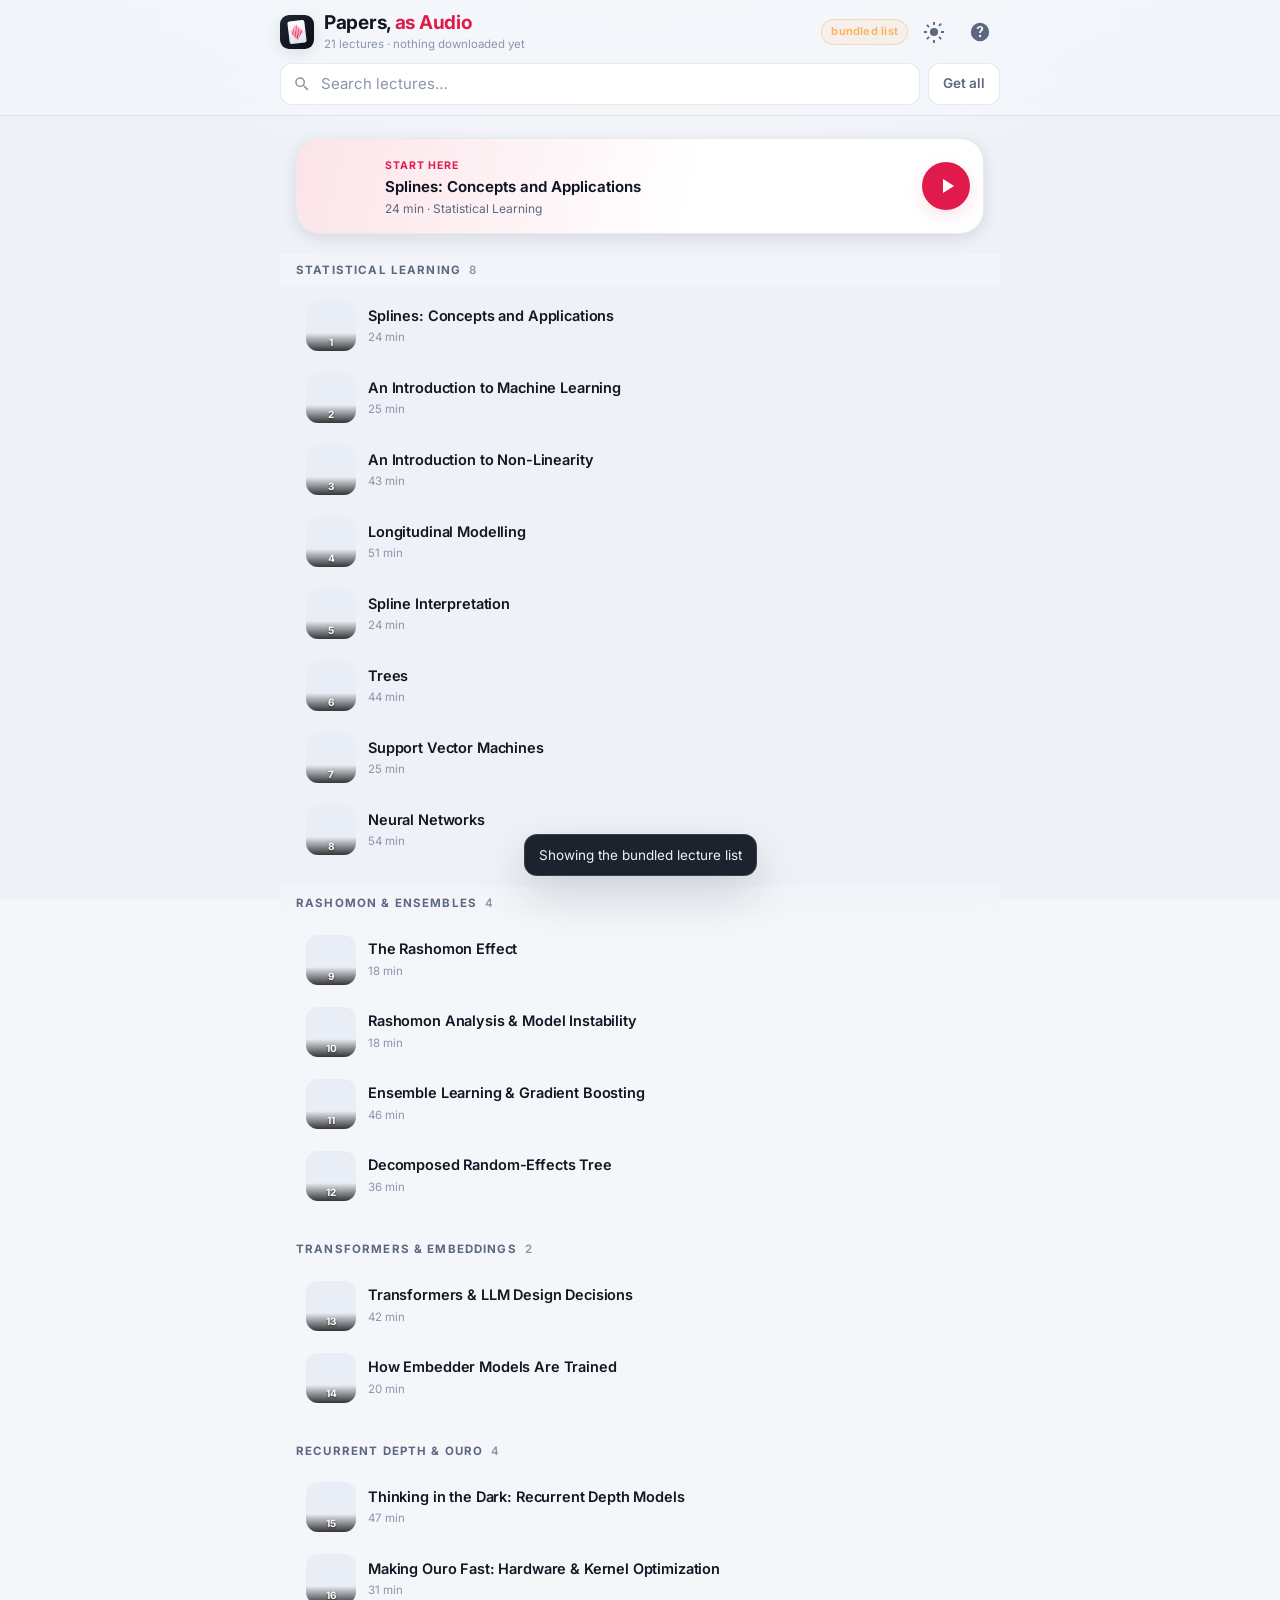
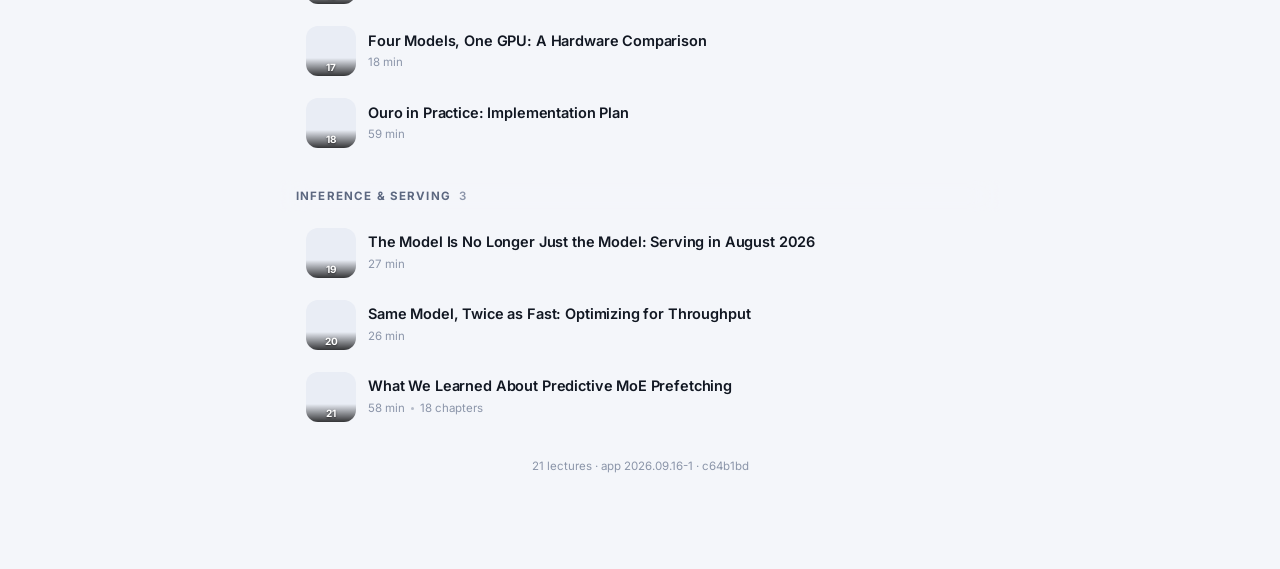
==== app/index.html @ baf89e6c "Add the phone app: installable PWA with offline downloads and chapters app/ replaces the old two-pan" ====
<!DOCTYPE html>
<html lang="en">
<head>
<meta charset="utf-8">
<meta name="viewport" content="width=device-width, initial-scale=1, viewport-fit=cover">
<title>Papers, as Audio</title>
<meta name="description" content="Long-form technical lectures as an audiobook. Listen online or download for offline.">
<meta name="theme-color" content="#0d1017">
<meta name="color-scheme" content="dark light">
<meta name="mobile-web-app-capable" content="yes">
<meta name="apple-mobile-web-app-capable" content="yes">
<meta name="apple-mobile-web-app-status-bar-style" content="black-translucent">
<meta name="apple-mobile-web-app-title" content="Papers Audio">
<link rel="manifest" href="./manifest.webmanifest">
<link rel="icon" href="./icons/icon.svg" type="image/svg+xml">
<link rel="apple-touch-icon" href="./icons/apple-touch-icon.png">
<link rel="preconnect" href="https://fonts.googleapis.com">
<link rel="preconnect" href="https://fonts.gstatic.com" crossorigin>
<link rel="preconnect" href="https://huggingface.co" crossorigin>
<link rel="stylesheet" href="https://fonts.googleapis.com/css2?family=Inter:wght@400;500;600;700;800&display=swap">
<link rel="stylesheet" href="./app.css">
<script>/* apply the saved theme before first paint */
try{var t=localStorage.getItem("pa.theme");if(t==="light"||t==="dark")document.documentElement.setAttribute("data-theme",t);}catch(e){}
</script>
<script src="./config.js"></script>
</head>
<body>

<!-- ───────── icon sprite ───────── -->
<svg class="sprite" aria-hidden="true" focusable="false" xmlns="http://www.w3.org/2000/svg">
  <symbol id="i-play" viewBox="0 0 24 24"><path d="M8 5v14l11-7z"/></symbol>
  <symbol id="i-pause" viewBox="0 0 24 24"><path d="M6 4.5h4V19.5H6zM14 4.5h4V19.5h-4z"/></symbol>
  <symbol id="i-prev" viewBox="0 0 24 24"><path d="M6 6h2.2v12H6zm3.8 6L18.5 6v12z"/></symbol>
  <symbol id="i-next" viewBox="0 0 24 24"><path d="M15.8 6H18v12h-2.2zM14.2 12 5.5 18V6z"/></symbol>
  <symbol id="i-back15" viewBox="0 0 24 24">
    <path d="M12 5V1.2L7.2 6 12 10.8V7a6 6 0 1 1-6 6H4a8 8 0 1 0 8-8z"/>
    <text x="12.4" y="16.2" text-anchor="middle" font-size="8.2" font-weight="700" font-family="Inter, system-ui, sans-serif">15</text>
  </symbol>
  <symbol id="i-fwd30" viewBox="0 0 24 24">
    <path d="M12 5V1.2L16.8 6 12 10.8V7a6 6 0 1 0 6 6h2a8 8 0 1 1-8-8z"/>
    <text x="11.6" y="16.2" text-anchor="middle" font-size="8.2" font-weight="700" font-family="Inter, system-ui, sans-serif">30</text>
  </symbol>
  <symbol id="i-chevron-down" viewBox="0 0 24 24"><path d="M6.6 8.6 12 14l5.4-5.4L19 10.2l-7 7-7-7z"/></symbol>
  <symbol id="i-search" viewBox="0 0 24 24"><path d="M15.5 14h-.8l-.3-.3a6.5 6.5 0 1 0-.7.7l.3.3v.8l5 5 1.5-1.5zm-6 0A4.5 4.5 0 1 1 14 9.5 4.5 4.5 0 0 1 9.5 14z"/></symbol>
  <symbol id="i-close" viewBox="0 0 24 24"><path d="M19 6.4 17.6 5 12 10.6 6.4 5 5 6.4 10.6 12 5 17.6 6.4 19 12 13.4 17.6 19 19 17.6 13.4 12z"/></symbol>
  <symbol id="i-download" viewBox="0 0 24 24"><path d="M11 3h2v9.2l3.1-3.1 1.4 1.4L12 16l-5.5-5.5 1.4-1.4L11 12.2zM5 18h14v2H5z"/></symbol>
  <symbol id="i-check" viewBox="0 0 24 24"><path d="M9.2 16.4 4.9 12.1 3.5 13.5l5.7 5.7L21 7.4 19.6 6z"/></symbol>
  <symbol id="i-trash" viewBox="0 0 24 24"><path d="M9 3h6l1 2h4v2H4V5h4zM6 8h12l-.9 12.1A2 2 0 0 1 15.1 22H8.9a2 2 0 0 1-2-1.9z"/></symbol>
  <symbol id="i-doc" viewBox="0 0 24 24"><path d="M4 4h16v2.2H4zm0 5h16v2.2H4zm0 5h11v2.2H4zm0 5h16v2.2H4z"/></symbol>
  <symbol id="i-clock" viewBox="0 0 24 24"><path fill-rule="evenodd" d="M12 2a10 10 0 1 0 0 20 10 10 0 0 0 0-20zm.9 10.4V6h-2v7.6l5.3 3.2 1-1.7z"/></symbol>
  <symbol id="i-moon" viewBox="0 0 24 24"><path d="M12.4 2.6A9.4 9.4 0 1 0 21.4 14a7.6 7.6 0 0 1-9-11.4z"/></symbol>
  <symbol id="i-sun" viewBox="0 0 24 24"><path d="M12 7.6a4.4 4.4 0 1 0 0 8.8 4.4 4.4 0 0 0 0-8.8zM11 1h2v3.4h-2zm0 19.6h2V24h-2zM1 11h3.4v2H1zm18.6 0H23v2h-3.4zM3.5 4.9 4.9 3.5l2.4 2.4L5.9 7.3zm13.2 13.2 1.4-1.4 2.4 2.4-1.4 1.4zM18.1 5.9l-1.4-1.4 2.4-2.4 1.4 1.4zM5.9 16.7l1.4 1.4-2.4 2.4-1.4-1.4z"/></symbol>
  <symbol id="i-plus" viewBox="0 0 24 24"><path d="M11 4h2v7h7v2h-7v7h-2v-7H4v-2h7z"/></symbol>
  <symbol id="i-help" viewBox="0 0 24 24"><path fill-rule="evenodd" d="M12 2a10 10 0 1 0 0 20 10 10 0 0 0 0-20zm.1 15.6a1.3 1.3 0 1 1 0-2.6 1.3 1.3 0 0 1 0 2.6zM14 11.2c-.8.7-1 1-1 1.8h-2c0-1.5.5-2.2 1.4-3 .6-.5.9-.9.9-1.5 0-.8-.6-1.3-1.4-1.3s-1.4.5-1.5 1.5H8.4C8.5 6.9 9.9 5.4 12 5.4c2 0 3.5 1.2 3.5 3 0 1.1-.4 1.8-1.5 2.8z"/></symbol>
  <symbol id="i-list" viewBox="0 0 24 24"><path d="M3 5h2.4v2.4H3zm4.6 0H21v2.4H7.6zM3 10.8h2.4v2.4H3zm4.6 0H21v2.4H7.6zM3 16.6h2.4V19H3zm4.6 0H21V19H7.6z"/></symbol>
  <symbol id="i-chev-left" viewBox="0 0 24 24"><path d="M15.4 6.6 14 5.2l-6.8 6.8L14 18.8l1.4-1.4-5.4-5.4z"/></symbol>
  <symbol id="i-chev-right" viewBox="0 0 24 24"><path d="M8.6 6.6 10 5.2l6.8 6.8L10 18.8l-1.4-1.4 5.4-5.4z"/></symbol>
</svg>

<audio id="audio" preload="metadata" playsinline></audio>

<!-- ───────── library ───────── -->
<header class="topbar" id="topbar">
  <div class="topbar-row">
    <div class="brand">
      <img class="brand-mark" src="./icons/icon.svg" alt="" width="34" height="34">
      <div class="brand-text">
        <h1>Papers, <em>as Audio</em></h1>
        <p class="brand-sub" id="storageLine">Loading library…</p>
      </div>
    </div>
    <div class="topbar-actions">
      <span class="pill pill-warn" id="offlinePill" hidden>offline</span>
      <button class="btn-install" id="btnInstall" hidden><svg class="ic"><use href="#i-plus"></use></svg><span>Install</span></button>
      <button class="icon-btn" id="btnTheme" aria-label="Toggle theme" title="Toggle theme (T)"><svg class="ic"><use href="#i-moon"></use></svg></button>
      <button class="icon-btn hide-phone" id="btnHelp" aria-label="Keyboard shortcuts" title="Keyboard shortcuts (?)"><svg class="ic"><use href="#i-help"></use></svg></button>
    </div>
  </div>
  <div class="searchrow">
    <label class="search" for="search">
      <svg class="ic" aria-hidden="true"><use href="#i-search"></use></svg>
      <input id="search" type="search" placeholder="Search lectures…" aria-label="Search lectures" autocomplete="off" enterkeyhint="search">
      <button class="search-clear" id="searchClear" aria-label="Clear search" hidden><svg class="ic"><use href="#i-close"></use></svg></button>
    </label>
    <button class="btn-quiet" id="btnDownloadAll" title="Download every lecture for offline listening">Get all</button>
  </div>
</header>

<main class="library" id="library">
  <div id="continueSlot"></div>
  <div id="list" class="list" role="list"></div>
  <p class="foot" id="foot"></p>
</main>

<!-- ───────── mini player ───────── -->
<div class="mini" id="mini" hidden>
  <div class="mini-line"><i id="miniFill"></i></div>
  <button class="mini-open" id="miniOpen" aria-label="Open player">
    <img class="mini-art" id="miniArt" alt="" width="42" height="42">
    <span class="mini-meta">
      <span class="mini-title" id="miniTitle"></span>
      <span class="mini-sub" id="miniSub"></span>
    </span>
  </button>
  <div class="mini-ctrl">
    <button class="icon-btn lg" id="miniPlay" aria-label="Play or pause"><svg class="ic"><use href="#i-play"></use></svg></button>
    <button class="icon-btn lg" id="miniFwd" aria-label="Forward 30 seconds"><svg class="ic"><use href="#i-fwd30"></use></svg></button>
  </div>
</div>

<!-- ───────── now playing sheet ───────── -->
<section class="sheet" id="sheet" role="dialog" aria-modal="true" aria-label="Now playing" aria-hidden="true">
  <div class="sheet-bg" id="sheetBg"></div>
  <div class="sheet-scrim"></div>
  <div class="sheet-body">
    <div class="sheet-grab" id="sheetGrab">
      <button class="icon-btn" id="btnCloseSheet" aria-label="Minimise player"><svg class="ic"><use href="#i-chevron-down"></use></svg></button>
      <span class="sheet-eyebrow" id="sheetEyebrow">Now playing</span>
      <span class="sheet-badge" id="sheetNum"></span>
    </div>

    <div class="cover-wrap">
      <img class="cover" id="cover" alt="" decoding="async">
    </div>

    <div class="np-meta">
      <p class="np-series" id="npSeries"></p>
      <h2 class="np-title" id="npTitle"></h2>
      <div class="chapbar" id="chapBar" hidden>
        <button class="chip-ic" id="btnChapPrev" aria-label="Previous chapter"><svg class="ic"><use href="#i-chev-left"></use></svg></button>
        <button class="chip" id="btnChapters" aria-label="Chapters">
          <svg class="ic" aria-hidden="true"><use href="#i-list"></use></svg>
          <span class="chip-t" id="chapNow">Chapters</span>
        </button>
        <button class="chip-ic" id="btnChapNext" aria-label="Next chapter"><svg class="ic"><use href="#i-chev-right"></use></svg></button>
      </div>
    </div>

    <div class="scrub-wrap">
      <div class="scrub-rail">
        <input class="scrub" id="scrub" type="range" min="0" max="1000" step="1" value="0" aria-label="Seek position">
        <div class="ticks" id="ticks" aria-hidden="true"></div>
      </div>
      <div class="times">
        <span id="tCur">0:00</span>
        <span class="t-total" id="tTotal"></span>
        <span id="tRemain">-0:00</span>
      </div>
    </div>

    <div class="transport">
      <button class="tr" id="btnPrev" aria-label="Previous lecture"><svg class="ic"><use href="#i-prev"></use></svg></button>
      <button class="tr" id="btnBack" aria-label="Back 15 seconds"><svg class="ic"><use href="#i-back15"></use></svg></button>
      <button class="tr play" id="btnPlay" aria-label="Play or pause"><svg class="ic"><use href="#i-play"></use></svg></button>
      <button class="tr" id="btnFwd" aria-label="Forward 30 seconds"><svg class="ic"><use href="#i-fwd30"></use></svg></button>
      <button class="tr" id="btnNext" aria-label="Next lecture"><svg class="ic"><use href="#i-next"></use></svg></button>
    </div>

    <div class="tools">
      <button class="tool" id="btnRate" aria-label="Playback speed">
        <span class="tool-ic tool-rate" id="rateVal">1×</span>
        <span class="tool-l">Speed</span>
      </button>
      <button class="tool" id="btnSleep" aria-label="Sleep timer">
        <span class="tool-ic"><svg class="ic"><use href="#i-clock"></use></svg></span>
        <span class="tool-l" id="sleepLabel">Sleep</span>
      </button>
      <button class="tool" id="btnDownload" aria-label="Download for offline">
        <span class="tool-ic">
          <svg class="ring" viewBox="0 0 36 36" aria-hidden="true"><circle class="ring-bg" cx="18" cy="18" r="15.5"></circle><circle class="ring-fg" cx="18" cy="18" r="15.5"></circle></svg>
          <svg class="ic" id="dlIcon"><use href="#i-download"></use></svg>
        </span>
        <span class="tool-l" id="dlLabel">Download</span>
      </button>
      <button class="tool" id="btnRead" aria-label="Read transcript">
        <span class="tool-ic"><svg class="ic"><use href="#i-doc"></use></svg></span>
        <span class="tool-l">Transcript</span>
      </button>
    </div>
  </div>

  <!-- chapter markers within the current lecture -->
  <div class="chaplist" id="chapPanel" aria-hidden="true">
    <div class="chaplist-head">
      <h3>Chapters</h3>
      <button class="icon-btn" id="chapClose" aria-label="Close chapters"><svg class="ic"><use href="#i-close"></use></svg></button>
    </div>
    <div class="chaplist-body" id="chapItems"></div>
  </div>
</section>

<!-- ───────── transcript reader ───────── -->
<div class="reader" id="reader" role="dialog" aria-modal="true" aria-label="Transcript" aria-hidden="true">
  <header class="reader-top">
    <button class="icon-btn" id="readerClose" aria-label="Close transcript"><svg class="ic"><use href="#i-close"></use></svg></button>
    <div class="reader-head">
      <p class="reader-eyebrow">Transcript</p>
      <h2 id="readerTitle"></h2>
    </div>
    <div class="reader-tools">
      <button class="icon-btn txt" id="fontDn" aria-label="Smaller text">A<small>−</small></button>
      <button class="icon-btn txt" id="fontUp" aria-label="Larger text">A<small>+</small></button>
    </div>
  </header>
  <article class="reader-body" id="readerBody"></article>
</div>

<!-- ───────── option picker (sleep timer) ───────── -->
<div class="picker" id="picker" aria-hidden="true">
  <div class="picker-card" role="dialog" aria-modal="true" aria-label="Options">
    <h3 id="pickerTitle">Sleep timer</h3>
    <div class="picker-opts" id="pickerOpts"></div>
  </div>
</div>

<!-- ───────── keyboard help ───────── -->
<div class="picker" id="help" aria-hidden="true">
  <div class="picker-card" role="dialog" aria-modal="true" aria-label="Keyboard shortcuts">
    <h3>Keyboard shortcuts</h3>
    <ul class="keys">
      <li><kbd>Space</kbd><span>Play / pause</span></li>
      <li><kbd>←</kbd><span>Back 15 seconds</span></li>
      <li><kbd>→</kbd><span>Forward 30 seconds</span></li>
      <li><kbd>⇧ ←</kbd> <kbd>⇧ →</kbd><span>Previous / next lecture</span></li>
      <li><kbd>[</kbd> <kbd>]</kbd><span>Slower / faster</span></li>
      <li><kbd>0</kbd>–<kbd>9</kbd><span>Jump to 0–90%</span></li>
      <li><kbd>R</kbd><span>Transcript</span></li>
      <li><kbd>T</kbd><span>Theme</span></li>
      <li><kbd>/</kbd><span>Search</span></li>
      <li><kbd>Esc</kbd><span>Close the top layer</span></li>
      <li><kbd>?</kbd><span>This list</span></li>
    </ul>
    <button class="btn-wide" id="helpClose">Close</button>
  </div>
</div>

<div class="toasts" id="toasts" role="status" aria-live="polite"></div>

<script src="./app.js"></script>
</body>
</html>
---- app/app.css ----
/* ==========================================================================
   Papers, as Audio — mobile-first player
   Palette: deep charcoal-navy surfaces + a single coral accent.
   ========================================================================== */

:root {
  color-scheme: dark;

  --bg:        #0d1017;
  --bg-grad:   radial-gradient(1200px 700px at 50% -10%, #1a2131 0%, #0d1017 55%);
  --surface:   #171c26;
  --surface-2: #1f2531;
  --line:      rgba(255,255,255,.08);
  --line-2:    rgba(255,255,255,.16);
  --text:      #ecf0f6;
  --muted:     #93a0b5;
  --faint:     #66738b;

  --accent:      #ff3d68;
  --accent-2:    #ff7a97;
  --accent-ink:  #ffffff;
  --accent-soft: rgba(255,61,104,.16);
  --ok:          #45d483;

  --shadow:   0 20px 55px rgba(0,0,0,.55);
  --shadow-s: 0 6px 20px rgba(0,0,0,.35);

  --r-sm: 10px;
  --r:    16px;
  --r-lg: 24px;

  --top-h: 128px;
  --mini-h: 66px;
  --sat: env(safe-area-inset-top, 0px);
  --sab: env(safe-area-inset-bottom, 0px);
  --sal: env(safe-area-inset-left, 0px);
  --sar: env(safe-area-inset-right, 0px);

  --ease: cubic-bezier(.22,.61,.36,1);
  --dur: .34s;
}

/* light theme — system preference (unless dark is pinned) or manual */
@media (prefers-color-scheme: light) {
  :root:not([data-theme="dark"]) {
    color-scheme: light;
    --bg:        #f4f6fa;
    --bg-grad:   radial-gradient(1000px 600px at 50% -15%, #ffffff 0%, #eef1f7 60%);
    --surface:   #ffffff;
    --surface-2: #e9edf5;
    --line:      rgba(15,22,36,.09);
    --line-2:    rgba(15,22,36,.18);
    --text:      #111722;
    --muted:     #5c6880;
    --faint:     #8b95a9;
    --accent:      #e01b4b;
    --accent-2:    #ff5c80;
    --accent-soft: rgba(224,27,75,.12);
    --shadow:   0 18px 45px rgba(16,22,34,.16);
    --shadow-s: 0 4px 16px rgba(16,22,34,.10);
  }
}
:root[data-theme="light"] {
  color-scheme: light;
  --bg:        #f4f6fa;
  --bg-grad:   radial-gradient(1000px 600px at 50% -15%, #ffffff 0%, #eef1f7 60%);
  --surface:   #ffffff;
  --surface-2: #e9edf5;
  --line:      rgba(15,22,36,.09);
  --line-2:    rgba(15,22,36,.18);
  --text:      #111722;
  --muted:     #5c6880;
  --faint:     #8b95a9;
  --accent:      #e01b4b;
  --accent-2:    #ff5c80;
  --accent-soft: rgba(224,27,75,.12);
  --shadow:   0 18px 45px rgba(16,22,34,.16);
  --shadow-s: 0 4px 16px rgba(16,22,34,.10);
}

/* ── base ───────────────────────────────────────────────────────────────── */
*, *::before, *::after { box-sizing: border-box; }

html, body { height: 100%; }

body {
  margin: 0;
  background: var(--bg);
  background-image: var(--bg-grad);
  background-attachment: fixed;
  color: var(--text);
  font: 400 16px/1.45 "Inter", system-ui, -apple-system, "Segoe UI", Roboto, sans-serif;
  -webkit-font-smoothing: antialiased;
  -webkit-tap-highlight-color: transparent;
  overscroll-behavior-y: none;
  overflow-x: clip;            /* belt and braces: never scroll sideways */
  padding-left: var(--sal);
  padding-right: var(--sar);
}
body.no-scroll { overflow: hidden; }

h1, h2, h3 { margin: 0; font-weight: 700; letter-spacing: -.015em; }
p { margin: 0; }
button, input { font: inherit; color: inherit; }
button { border: 0; background: none; cursor: pointer; }
svg.sprite { display: none; }
/* must beat the display values set on .btn-install, .search-clear, .mini … */
[hidden] { display: none !important; }
.ic { width: 22px; height: 22px; fill: currentColor; display: block; flex: none; }
.hidden { display: none !important; }

::selection { background: var(--accent-soft); }

/* ── top bar ────────────────────────────────────────────────────────────── */
.topbar {
  position: sticky;
  top: 0;
  z-index: 40;
  padding: calc(var(--sat) + 12px) 16px 10px;
  background: color-mix(in srgb, var(--bg) 78%, transparent);
  backdrop-filter: saturate(160%) blur(18px);
  -webkit-backdrop-filter: saturate(160%) blur(18px);
  border-bottom: 1px solid var(--line);
}
.topbar-row, .searchrow, .library, .foot { max-width: 720px; margin-inline: auto; }
.topbar-row { display: flex; align-items: center; gap: 12px; }

.brand { display: flex; align-items: center; gap: 10px; min-width: 0; flex: 1; }
.brand-mark { border-radius: 9px; flex: none; box-shadow: var(--shadow-s); }
.brand-text { min-width: 0; }
.brand h1 {
  font-size: 17px; line-height: 1.15; white-space: nowrap;
  overflow: hidden; text-overflow: ellipsis;
}
.brand h1 em { font-style: normal; color: var(--accent); }
.brand-sub {
  font-size: 11.5px; color: var(--faint); margin-top: 2px;
  white-space: nowrap; overflow: hidden; text-overflow: ellipsis;
}

.topbar-actions { display: flex; align-items: center; gap: 6px; flex: none; }

.icon-btn {
  width: 40px; height: 40px; border-radius: 12px;
  display: grid; place-items: center; color: var(--muted);
  transition: background .16s, color .16s, transform .12s;
}
.icon-btn:hover { background: var(--surface); color: var(--text); }
.icon-btn:active { transform: scale(.92); }
.icon-btn.lg { width: 44px; height: 44px; color: var(--text); }
.icon-btn.txt { font-size: 15px; font-weight: 600; letter-spacing: -.02em; }
.icon-btn.txt small { font-size: 12px; }
.icon-btn.is-on { color: var(--accent); background: var(--accent-soft); }

.btn-install {
  display: flex; align-items: center; gap: 5px;
  height: 36px; padding: 0 12px 0 9px; border-radius: 99px;
  background: var(--accent); color: var(--accent-ink);
  font-size: 13px; font-weight: 650; letter-spacing: -.01em;
  box-shadow: 0 4px 14px var(--accent-soft);
}
.btn-install .ic { width: 16px; height: 16px; }
.btn-install:active { transform: scale(.95); }

.pill {
  font-size: 11px; font-weight: 650; letter-spacing: .02em;
  padding: 4px 9px; border-radius: 99px; border: 1px solid var(--line-2);
  color: var(--muted);
}
.pill-warn { color: #ffb15c; border-color: rgba(255,177,92,.4); background: rgba(255,177,92,.1); }

/* search */
.searchrow { display: flex; gap: 8px; margin-top: 10px; align-items: center; }
.search {
  flex: 1; display: flex; align-items: center; gap: 8px; min-width: 0;
  height: 42px; padding: 0 10px 0 12px; border-radius: 12px;
  background: var(--surface); border: 1px solid var(--line);
  color: var(--faint);
  transition: border-color .16s, background .16s;
}
.search:focus-within { border-color: var(--accent); background: var(--surface-2); }
.search .ic { width: 18px; height: 18px; }
.search input {
  flex: 1; min-width: 0; background: none; border: 0; outline: none;
  font-size: 15px; color: var(--text);
}
.search input::placeholder { color: var(--faint); }
.search input::-webkit-search-cancel-button { display: none; }
.search-clear { width: 28px; height: 28px; display: grid; place-items: center; border-radius: 8px; color: var(--faint); }
.search-clear .ic { width: 14px; height: 14px; }

.btn-quiet {
  flex: none; height: 42px; padding: 0 14px; border-radius: 12px;
  background: var(--surface); border: 1px solid var(--line);
  font-size: 13.5px; font-weight: 600; color: var(--muted);
  transition: color .16s, border-color .16s;
}
.btn-quiet:hover { color: var(--text); border-color: var(--line-2); }
.btn-quiet:active { transform: scale(.96); }
.btn-quiet[disabled] { opacity: .45; pointer-events: none; }

/* ── library ────────────────────────────────────────────────────────────── */
.library {
  padding: 14px 16px calc(var(--mini-h) + var(--sab) + 28px);
}

/* continue listening */
.continue {
  position: relative; overflow: hidden;
  display: flex; align-items: center; gap: 13px;
  padding: 13px; margin-bottom: 20px;
  border-radius: var(--r-lg);
  background: var(--surface);
  border: 1px solid var(--line);
  box-shadow: var(--shadow-s);
  text-align: left; width: 100%;
}
.continue::after {
  content: ""; position: absolute; inset: 0;
  background: linear-gradient(105deg, var(--accent-soft), transparent 58%);
  pointer-events: none;
}
.continue-art {
  width: 62px; height: 62px; border-radius: 14px; object-fit: cover; flex: none;
  background: var(--surface-2);
}
.continue-main { flex: 1; min-width: 0; position: relative; z-index: 1; }
.continue-eyebrow {
  font-size: 10.5px; font-weight: 700; letter-spacing: .09em; text-transform: uppercase;
  color: var(--accent);
}
.continue-title {
  font-size: 15px; font-weight: 650; line-height: 1.25; margin-top: 3px;
  display: -webkit-box; -webkit-line-clamp: 2; -webkit-box-orient: vertical; overflow: hidden;
}
.continue-sub {
  font-size: 12px; color: var(--muted); margin-top: 4px;
  white-space: nowrap; overflow: hidden; text-overflow: ellipsis;
}
.continue-play {
  width: 48px; height: 48px; border-radius: 50%; flex: none; position: relative; z-index: 1;
  display: grid; place-items: center;
  background: var(--accent); color: var(--accent-ink);
  box-shadow: 0 6px 18px var(--accent-soft);
}
.continue-play .ic { width: 24px; height: 24px; margin-left: 2px; }
.continue-play:active { transform: scale(.93); }

/* group headings */
.group-head {
  position: sticky; top: var(--top-h); z-index: 20;
  display: flex; align-items: baseline; gap: 8px;
  margin: 22px -16px 6px; padding: 8px 16px 7px;
  background: color-mix(in srgb, var(--bg) 82%, transparent);
  backdrop-filter: blur(14px); -webkit-backdrop-filter: blur(14px);
  font-size: 11.5px; font-weight: 700; letter-spacing: .1em; text-transform: uppercase;
  color: var(--muted);
}
.group-head:first-child { margin-top: 0; }
.group-head b { color: var(--faint); font-weight: 600; letter-spacing: .04em; }

/* rows */
.row {
  position: relative; width: 100%; text-align: left;
  display: flex; align-items: center; gap: 12px;
  padding: 10px 6px 10px 10px; border-radius: var(--r);
  min-height: 68px;
  transition: background .16s;
}
.row + .row { margin-top: 2px; }
.row:hover { background: var(--surface); }
.row:active { background: var(--surface-2); }
.row.is-current { background: var(--accent-soft); }
.row.is-current .row-title { color: var(--accent); }

.row-art {
  position: relative; width: 50px; height: 50px; flex: none;
  border-radius: 12px; overflow: hidden; background: var(--surface-2);
}
.row-art img { width: 100%; height: 100%; object-fit: cover; display: block; }
img.is-broken { visibility: hidden; }
.row-art .n {
  position: absolute; inset: auto 0 0 0; height: 18px;
  display: grid; place-items: center;
  font-size: 10px; font-weight: 700; color: #fff;
  background: linear-gradient(transparent, rgba(0,0,0,.78));
  text-shadow: 0 1px 2px rgba(0,0,0,.6);
}
.row-main { flex: 1; min-width: 0; }
.row-title {
  font-size: 14.5px; font-weight: 600; line-height: 1.28; letter-spacing: -.01em;
  display: -webkit-box; -webkit-line-clamp: 2; -webkit-box-orient: vertical; overflow: hidden;
}
.row-sub {
  display: flex; align-items: center; gap: 6px; flex-wrap: wrap;
  margin-top: 4px; font-size: 11.5px; color: var(--faint);
}
.row-sub .dot { width: 3px; height: 3px; border-radius: 50%; background: currentColor; opacity: .6; }
.row-sub .done { color: var(--ok); font-weight: 600; }
.row-sub .dl { color: var(--accent); font-weight: 600; display: inline-flex; align-items: center; gap: 3px; }
.row-sub .dl .ic { width: 11px; height: 11px; }
.bar {
  margin-top: 6px; height: 3px; border-radius: 99px;
  background: var(--line-2); overflow: hidden;
}
.bar i { display: block; height: 100%; background: var(--accent); border-radius: 99px; }
.badge-new {
  flex: none; align-self: flex-start; margin-top: 3px;
  font-size: 9.5px; font-weight: 800; letter-spacing: .09em;
  padding: 3px 6px; border-radius: 6px;
  background: var(--accent); color: var(--accent-ink);
}
.row-end { flex: none; width: 34px; display: grid; place-items: center; color: var(--faint); }
.row-end .ic { width: 17px; height: 17px; }
.row-end.ok { color: var(--ok); }

/* skeletons */
.sk { display: flex; align-items: center; gap: 12px; padding: 10px; min-height: 68px; }
.sk-b { background: var(--surface); border-radius: 8px; animation: pulse 1.5s var(--ease) infinite; }
.sk-art { width: 50px; height: 50px; border-radius: 12px; flex: none; }
.sk-main { flex: 1; }
.sk-l1 { height: 12px; width: 76%; }
.sk-l2 { height: 9px; width: 36%; margin-top: 9px; }
@keyframes pulse { 0%,100% { opacity: .5 } 50% { opacity: 1 } }

.empty {
  text-align: center; padding: 56px 20px; color: var(--muted);
}
.empty b { display: block; font-size: 16px; color: var(--text); margin-bottom: 6px; }
.empty .btn-wide { margin-top: 18px; }

.foot {
  text-align: center; font-size: 11.5px; color: var(--faint); padding: 26px 16px 0;
}

/* ── mini player ────────────────────────────────────────────────────────── */
.mini {
  position: fixed; z-index: 50;
  left: calc(8px + var(--sal)); right: calc(8px + var(--sar));
  bottom: calc(8px + var(--sab));
  height: var(--mini-h);
  display: flex; align-items: center; gap: 4px;
  padding: 0 6px 0 8px;
  border-radius: 18px; overflow: hidden;
  background: color-mix(in srgb, var(--surface) 82%, transparent);
  backdrop-filter: saturate(170%) blur(22px);
  -webkit-backdrop-filter: saturate(170%) blur(22px);
  border: 1px solid var(--line-2);
  box-shadow: var(--shadow);
  animation: miniIn .34s var(--ease);
}
@keyframes miniIn { from { transform: translateY(120%); opacity: 0 } }
.mini[hidden] { display: none; }
.mini-line {
  position: absolute; top: 0; left: 0; right: 0; height: 2px;
  background: var(--line-2);
}
.mini-line i { display: block; height: 100%; width: 0; background: var(--accent); transition: width .25s linear; }
.mini-open {
  flex: 1; min-width: 0; display: flex; align-items: center; gap: 10px;
  text-align: left; height: 100%; padding: 0;
}
.mini-art { width: 42px; height: 42px; border-radius: 10px; object-fit: cover; flex: none; background: var(--surface-2); }
.mini-meta { min-width: 0; display: block; }
.mini-title {
  display: block; font-size: 13.5px; font-weight: 600; line-height: 1.2;
  white-space: nowrap; overflow: hidden; text-overflow: ellipsis;
}
.mini-sub {
  display: block; font-size: 11px; color: var(--muted); margin-top: 2px;
  white-space: nowrap; overflow: hidden; text-overflow: ellipsis;
}
.mini-ctrl { display: flex; align-items: center; gap: 2px; flex: none; }

/* ── now playing sheet ──────────────────────────────────────────────────── */
.sheet {
  position: fixed; inset: 0; z-index: 70;
  color-scheme: dark;
  --text: #f2f5fa; --muted: #b4bfd0; --faint: #8d98ab;
  --surface: rgba(255,255,255,.10); --surface-2: rgba(255,255,255,.16);
  --line: rgba(255,255,255,.12); --line-2: rgba(255,255,255,.22);
  color: var(--text);
  background: #0a0d13;
  transform: translateY(100%);
  visibility: hidden;
  transition: transform var(--dur) var(--ease), visibility 0s linear var(--dur);
  overflow: hidden;
  touch-action: none;
}
.sheet.is-open { transform: translateY(0); visibility: visible; transition-delay: 0s; }
.sheet.is-dragging { transition: none; }

.sheet-bg {
  position: absolute; inset: -12%;
  background-size: cover; background-position: center;
  filter: blur(34px) saturate(150%);
  transform: scale(1.12); opacity: .55;
}
.sheet-scrim {
  position: absolute; inset: 0;
  background:
    radial-gradient(120% 70% at 50% 0%, rgba(10,13,19,.15), rgba(10,13,19,.75) 62%),
    linear-gradient(180deg, rgba(10,13,19,.35) 0%, rgba(10,13,19,.88) 55%, #0a0d13 100%);
}
.sheet-body {
  position: relative; z-index: 1;
  height: 100%;
  display: flex; flex-direction: column;
  padding: calc(var(--sat) + 6px) 22px calc(var(--sab) + 18px);
}

.sheet-grab {
  display: flex; align-items: center; gap: 10px; flex: none;
  height: 48px; margin: 0 -6px;
  touch-action: none;
}
.sheet-eyebrow {
  flex: 1; text-align: center;
  font-size: 11px; font-weight: 700; letter-spacing: .13em; text-transform: uppercase;
  color: var(--muted);
}
.sheet-badge {
  min-width: 40px; text-align: right; padding-right: 6px;
  font-size: 11.5px; font-weight: 700; color: var(--faint);
  font-variant-numeric: tabular-nums;
}

.cover-wrap {
  flex: 1 1 auto; min-height: 0;
  display: grid; place-items: center;
  padding: 8px 0 14px;
}
.cover {
  max-width: 100%; max-height: 100%;
  width: min(100%, 340px); aspect-ratio: 1; object-fit: cover;
  border-radius: 22px;
  background: rgba(255,255,255,.06);
  box-shadow: 0 26px 60px rgba(0,0,0,.6), 0 0 0 1px rgba(255,255,255,.08) inset;
}

.np-meta { flex: none; margin-bottom: 16px; }
.np-series {
  font-size: 11px; font-weight: 700; letter-spacing: .12em; text-transform: uppercase;
  color: var(--accent-2); margin-bottom: 6px;
  white-space: nowrap; overflow: hidden; text-overflow: ellipsis;
}
.np-title {
  font-size: 21px; line-height: 1.22; letter-spacing: -.02em;
  display: -webkit-box; -webkit-line-clamp: 2; -webkit-box-orient: vertical; overflow: hidden;
}

/* chapter bar (in-lecture section markers) */
.chapbar { display: flex; align-items: center; gap: 6px; margin-top: 10px; }
.chapbar[hidden] { display: none; }
.chip {
  flex: 1; min-width: 0; height: 34px; padding: 0 12px;
  display: flex; align-items: center; justify-content: center; gap: 7px;
  border-radius: 99px; background: var(--surface); border: 1px solid var(--line);
  color: var(--muted); font-size: 12.5px; font-weight: 600;
}
.chip .ic { width: 14px; height: 14px; flex: none; opacity: .8; }
.chip-t { min-width: 0; white-space: nowrap; overflow: hidden; text-overflow: ellipsis; }
.chip:active, .chip-ic:active { transform: scale(.96); }
.chip-ic {
  width: 34px; height: 34px; flex: none; border-radius: 50%;
  display: grid; place-items: center; color: var(--muted);
  background: var(--surface); border: 1px solid var(--line);
}
.chip-ic .ic { width: 18px; height: 18px; }
.chip-ic[disabled] { opacity: .35; pointer-events: none; }

/* chapter list panel — slides over the sheet */
.chaplist {
  position: absolute; inset: 0; z-index: 3;
  display: flex; flex-direction: column;
  background: rgba(12,15,22,.9);
  backdrop-filter: blur(24px) saturate(150%);
  -webkit-backdrop-filter: blur(24px) saturate(150%);
  padding: calc(var(--sat) + 8px) 12px calc(var(--sab) + 12px);
  transform: translateY(100%); visibility: hidden;
  transition: transform .3s var(--ease), visibility 0s linear .3s;
}
.chaplist.is-open { transform: translateY(0); visibility: visible; transition-delay: 0s; }
.chaplist-head {
  flex: none; display: flex; align-items: center; gap: 8px;
  padding: 0 4px 10px 12px; border-bottom: 1px solid var(--line);
}
.chaplist-head h3 { flex: 1; font-size: 15px; }
.chaplist-body {
  flex: 1; overflow-y: auto; -webkit-overflow-scrolling: touch;
  overscroll-behavior: contain; touch-action: pan-y;
  padding: 8px 0 4px;
}
.chap {
  width: 100%; text-align: left; display: flex; align-items: center; gap: 12px;
  min-height: 48px; padding: 9px 12px; border-radius: 12px;
  color: var(--text); font-size: 14px; line-height: 1.3;
}
.chap:hover { background: var(--surface); }
.chap-n { flex: none; width: 22px; font-size: 11.5px; font-weight: 700; color: var(--faint); font-variant-numeric: tabular-nums; }
.chap-t { flex: 1; min-width: 0; }
.chap-s { flex: none; font-size: 11.5px; color: var(--faint); font-variant-numeric: tabular-nums; }
.chap.is-on { background: var(--accent-soft); color: var(--accent-2); font-weight: 600; }
.chap.is-on .chap-n, .chap.is-on .chap-s { color: var(--accent-2); }
.chap.is-past { color: var(--muted); }

/* scrubber */
.scrub-wrap { flex: none; }
.scrub-rail { position: relative; }
.ticks {
  position: absolute; left: 8px; right: 8px; top: 50%;
  transform: translateY(-50%); height: 6px; pointer-events: none;
}
.ticks i {
  position: absolute; top: 0; width: 2px; height: 6px; margin-left: -1px;
  background: rgba(8,11,17,.6); border-radius: 1px;
}
.scrub {
  -webkit-appearance: none; appearance: none;
  display: block; width: 100%; height: 30px;
  background: transparent; outline: none; margin: 0;
  touch-action: none; cursor: pointer;
}
.scrub::-webkit-slider-runnable-track {
  height: 6px; border-radius: 99px;
  background: linear-gradient(90deg,
    var(--accent) 0 calc(var(--p, 0) * 1%),
    rgba(255,255,255,.22) calc(var(--p, 0) * 1%) 100%);
}
.scrub::-webkit-slider-thumb {
  -webkit-appearance: none; appearance: none;
  width: 15px; height: 15px; border-radius: 50%; margin-top: -4.5px;
  background: #fff; border: 0;
  box-shadow: 0 0 0 5px rgba(255,61,104,.22), 0 2px 8px rgba(0,0,0,.5);
  transition: transform .14s var(--ease);
}
.scrub:active::-webkit-slider-thumb, .scrub.is-scrubbing::-webkit-slider-thumb { transform: scale(1.35); }
.scrub::-moz-range-track { height: 6px; border-radius: 99px; background: rgba(255,255,255,.22); }
.scrub::-moz-range-progress { height: 6px; border-radius: 99px; background: var(--accent); }
.scrub::-moz-range-thumb {
  width: 15px; height: 15px; border: 0; border-radius: 50%; background: #fff;
  box-shadow: 0 0 0 5px rgba(255,61,104,.22);
}
.times {
  display: flex; justify-content: space-between; align-items: center;
  font-size: 11.5px; color: var(--muted); font-variant-numeric: tabular-nums;
  margin-top: -2px;
}
.times .t-total { color: var(--faint); font-size: 11px; }

/* transport */
.transport {
  flex: none; display: flex; align-items: center; justify-content: space-between;
  margin: 18px 0 20px;
}
.tr {
  width: 52px; height: 52px; border-radius: 50%;
  display: grid; place-items: center; color: var(--text);
  transition: transform .12s var(--ease), background .16s, opacity .16s;
}
.tr .ic { width: 26px; height: 26px; }
.tr:active { transform: scale(.9); background: var(--surface); }
.tr[disabled] { opacity: .3; pointer-events: none; }
.tr.play {
  width: 70px; height: 70px;
  background: var(--accent); color: #fff;
  box-shadow: 0 10px 30px rgba(255,61,104,.38);
}
.tr.play .ic { width: 32px; height: 32px; }
.tr.play:active { background: var(--accent); transform: scale(.94); }

/* tools */
.tools {
  flex: none; display: grid; grid-template-columns: repeat(4, 1fr); gap: 6px;
  padding-top: 14px; border-top: 1px solid var(--line);
}
.tool {
  display: flex; flex-direction: column; align-items: center; gap: 6px;
  padding: 8px 2px 6px; border-radius: 14px; min-height: 58px;
  color: var(--muted); transition: color .16s, background .16s;
}
.tool:hover { background: var(--surface); }
.tool:active { transform: scale(.95); }
.tool[disabled] { opacity: .35; pointer-events: none; }
.tool.is-on { color: var(--accent-2); }
.tool-ic {
  position: relative; width: 26px; height: 26px;
  display: grid; place-items: center;
}
.tool-rate { font-size: 14.5px; font-weight: 700; letter-spacing: -.02em; }
.tool-l {
  font-size: 10.5px; font-weight: 600; letter-spacing: .01em;
  max-width: 100%; white-space: nowrap; overflow: hidden; text-overflow: ellipsis;
}
.ring {
  position: absolute; inset: -6px; width: 38px; height: 38px;
  transform: rotate(-90deg); opacity: 0; transition: opacity .2s;
}
.ring circle { fill: none; stroke-width: 2.6; }
.ring-bg { stroke: rgba(255,255,255,.16); }
.ring-fg {
  stroke: var(--accent); stroke-linecap: round;
  stroke-dasharray: 97.39; stroke-dashoffset: 97.39;
  transition: stroke-dashoffset .2s linear;
}
.tool.is-busy .ring { opacity: 1; }
.tool.is-busy .ring-fg { stroke-dashoffset: calc(97.39 - 97.39 * var(--dl, 0)); }
.tool.is-done { color: var(--ok); }

/* ── transcript reader ──────────────────────────────────────────────────── */
.reader {
  position: fixed; inset: 0; z-index: 90;
  background: var(--bg); background-image: var(--bg-grad);
  display: flex; flex-direction: column;
  transform: translateY(100%); visibility: hidden;
  transition: transform var(--dur) var(--ease), visibility 0s linear var(--dur);
}
.reader.is-open { transform: translateY(0); visibility: visible; transition-delay: 0s; }
.reader-top {
  flex: none; display: flex; align-items: center; gap: 8px;
  padding: calc(var(--sat) + 10px) 12px 10px;
  border-bottom: 1px solid var(--line);
  background: color-mix(in srgb, var(--bg) 82%, transparent);
  backdrop-filter: blur(16px); -webkit-backdrop-filter: blur(16px);
}
.reader-head { flex: 1; min-width: 0; }
.reader-eyebrow {
  font-size: 10px; font-weight: 700; letter-spacing: .12em; text-transform: uppercase;
  color: var(--accent);
}
.reader-head h2 {
  font-size: 14px; line-height: 1.25; margin-top: 2px;
  white-space: nowrap; overflow: hidden; text-overflow: ellipsis;
}
.reader-tools { display: flex; gap: 2px; flex: none; }
.reader-body {
  flex: 1; overflow-y: auto; -webkit-overflow-scrolling: touch;
  overscroll-behavior: contain;
  padding: 22px 20px calc(var(--mini-h) + var(--sab) + 40px);
  font-size: var(--reader-font, 17px); line-height: 1.68;
  max-width: 720px; width: 100%; margin-inline: auto;
  color: var(--text);
}
.reader-body > *:first-child { margin-top: 0; }
.reader-body h1 { font-size: 1.55em; line-height: 1.22; margin: 1.4em 0 .5em; letter-spacing: -.02em; }
.reader-body h2 { font-size: 1.28em; line-height: 1.28; margin: 1.5em 0 .45em; letter-spacing: -.015em; }
.reader-body h3 { font-size: 1.1em; margin: 1.3em 0 .4em; color: var(--accent); }
.reader-body p { margin: 0 0 1.05em; }
.reader-body ul, .reader-body ol { margin: 0 0 1.05em; padding-left: 1.3em; }
.reader-body li { margin-bottom: .4em; }
.reader-body a { color: var(--accent); text-decoration-thickness: 1px; text-underline-offset: 2px; }
.reader-body blockquote {
  margin: 1.2em 0; padding: 2px 0 2px 16px;
  border-left: 3px solid var(--accent); color: var(--muted);
}
.reader-body code {
  font-family: ui-monospace, SFMono-Regular, Menlo, monospace; font-size: .88em;
  background: var(--surface); padding: .15em .4em; border-radius: 6px;
}
.reader-body pre {
  background: var(--surface); border: 1px solid var(--line);
  padding: 14px; border-radius: var(--r); overflow-x: auto; font-size: .82em; line-height: 1.5;
}
.reader-body pre code { background: none; padding: 0; }
.reader-body img { max-width: 100%; height: auto; border-radius: var(--r-sm); }
.reader-body hr { border: 0; border-top: 1px solid var(--line); margin: 2em 0; }
.reader-body table { width: 100%; border-collapse: collapse; font-size: .9em; margin-bottom: 1.05em; display: block; overflow-x: auto; }
.reader-body th, .reader-body td { border: 1px solid var(--line); padding: 7px 10px; text-align: left; }
.reader-body .katex-display { overflow-x: auto; overflow-y: hidden; padding: 4px 0; }
.reader-note { color: var(--muted); text-align: center; padding: 40px 10px; }

/* ── picker / modal ─────────────────────────────────────────────────────── */
.picker {
  position: fixed; inset: 0; z-index: 100;
  display: flex; align-items: flex-end; justify-content: center;
  background: rgba(5,7,11,.6);
  backdrop-filter: blur(6px); -webkit-backdrop-filter: blur(6px);
  opacity: 0; visibility: hidden;
  transition: opacity .22s var(--ease), visibility 0s linear .22s;
}
.picker.is-open { opacity: 1; visibility: visible; transition-delay: 0s; }
.picker-card {
  width: 100%; max-width: 520px;
  background: var(--surface); border: 1px solid var(--line);
  border-radius: var(--r-lg) var(--r-lg) 0 0;
  padding: 18px 18px calc(var(--sab) + 18px);
  box-shadow: var(--shadow);
  transform: translateY(14px);
  transition: transform .26s var(--ease);
  max-height: 86vh; overflow-y: auto;
}
.picker.is-open .picker-card { transform: translateY(0); }
.picker-card h3 { font-size: 15px; margin-bottom: 14px; }
.picker-opts { display: flex; flex-direction: column; gap: 2px; }
.opt {
  display: flex; align-items: center; justify-content: space-between; gap: 10px;
  width: 100%; text-align: left; min-height: 46px; padding: 10px 12px;
  border-radius: 12px; font-size: 15px; color: var(--text);
  transition: background .14s;
}
.opt:hover { background: var(--surface-2); }
.opt.is-on { color: var(--accent); font-weight: 600; background: var(--accent-soft); }
.opt .ic { width: 18px; height: 18px; }
.btn-wide {
  width: 100%; height: 46px; margin-top: 14px; border-radius: 13px;
  background: var(--surface-2); color: var(--text); font-weight: 600; font-size: 15px;
}
.btn-wide:active { transform: scale(.98); }

.keys { list-style: none; margin: 0; padding: 0; display: flex; flex-direction: column; gap: 2px; }
.keys li { display: flex; align-items: center; gap: 8px; font-size: 13.5px; color: var(--muted); padding: 5px 0; }
.keys li span { margin-left: auto; text-align: right; }
kbd {
  font: 600 11.5px/1 "Inter", system-ui, sans-serif;
  padding: 5px 7px; border-radius: 7px; color: var(--text);
  background: var(--surface-2); border: 1px solid var(--line-2);
}

/* ── toasts ─────────────────────────────────────────────────────────────── */
.toasts {
  position: fixed; z-index: 120;
  left: 12px; right: 12px; bottom: calc(var(--mini-h) + var(--sab) + 18px);
  display: flex; flex-direction: column; align-items: center; gap: 8px;
  pointer-events: none;
}
.toast {
  display: flex; align-items: center; gap: 12px;
  max-width: 460px; width: fit-content;
  padding: 11px 14px; border-radius: 13px;
  background: #1c222e; color: #eef1f7; border: 1px solid rgba(255,255,255,.12);
  box-shadow: var(--shadow); font-size: 13.5px; line-height: 1.35;
  pointer-events: auto;
  animation: toastIn .26s var(--ease);
}
.toast.is-out { animation: toastOut .22s var(--ease) forwards; }
.toast b { color: var(--accent-2); font-weight: 650; }
.toast button {
  flex: none; color: var(--accent-2); font-weight: 650; font-size: 13.5px;
  padding: 2px 4px;
}
@keyframes toastIn { from { transform: translateY(14px); opacity: 0 } }
@keyframes toastOut { to { transform: translateY(10px); opacity: 0 } }

/* ── desktop ────────────────────────────────────────────────────────────── */
@media (min-width: 900px) {
  .brand h1 { font-size: 19px; }
  .library { padding-top: 22px; }
  .mini {
    left: 50%; right: auto; transform: translateX(-50%);
    width: min(720px, calc(100vw - 48px));
    bottom: calc(18px + var(--sab));
    border-radius: 20px;
  }
  @keyframes miniIn { from { transform: translateX(-50%) translateY(120%); opacity: 0 } }
  .sheet {
    inset: auto 24px 24px auto;
    top: 24px; width: min(430px, 42vw);
    border-radius: 28px;
    border: 1px solid rgba(255,255,255,.12);
    box-shadow: var(--shadow);
    transform: translateY(calc(100% + 32px));
  }
  .sheet-body { padding: 14px 24px 22px; }
  .cover { width: min(100%, 300px); }
  .reader { inset: 0; }
  .reader-body { padding-top: 34px; font-size: calc(var(--reader-font, 17px) + 1px); }
  .picker { align-items: center; }
  .picker-card { border-radius: var(--r-lg); padding-bottom: 18px; margin: 20px; }
  .toasts { bottom: 24px; }
  .row { padding-right: 10px; }
  .hide-phone { display: grid; }
}
@media (max-width: 899px) {
  .hide-phone { display: none; }
}
/* phones: the install button becomes a coral "+" so the title keeps its room */
@media (max-width: 460px) {
  .btn-install span { display: none; }
  .btn-install { width: 36px; padding: 0; justify-content: center; }
  .btn-install .ic { width: 18px; height: 18px; }
}
@media (max-width: 380px) {
  .np-title { font-size: 19px; }
  .tr.play { width: 64px; height: 64px; }
  .searchrow .btn-quiet { padding: 0 11px; }
}

/* short phones: shrink the artwork rather than clipping the transport */
@media (max-height: 700px) {
  .cover { width: min(100%, 210px); }
  .np-title { font-size: 19px; }
  .transport { margin: 12px 0 14px; }
}

/* ── motion ─────────────────────────────────────────────────────────────── */
@media (prefers-reduced-motion: reduce) {
  *, *::before, *::after {
    animation-duration: .001ms !important;
    animation-iteration-count: 1 !important;
    transition-duration: .001ms !important;
  }
}

/* keyboard focus only */
:focus-visible { outline: 2px solid var(--accent); outline-offset: 2px; border-radius: 8px; }
:focus:not(:focus-visible) { outline: none; }
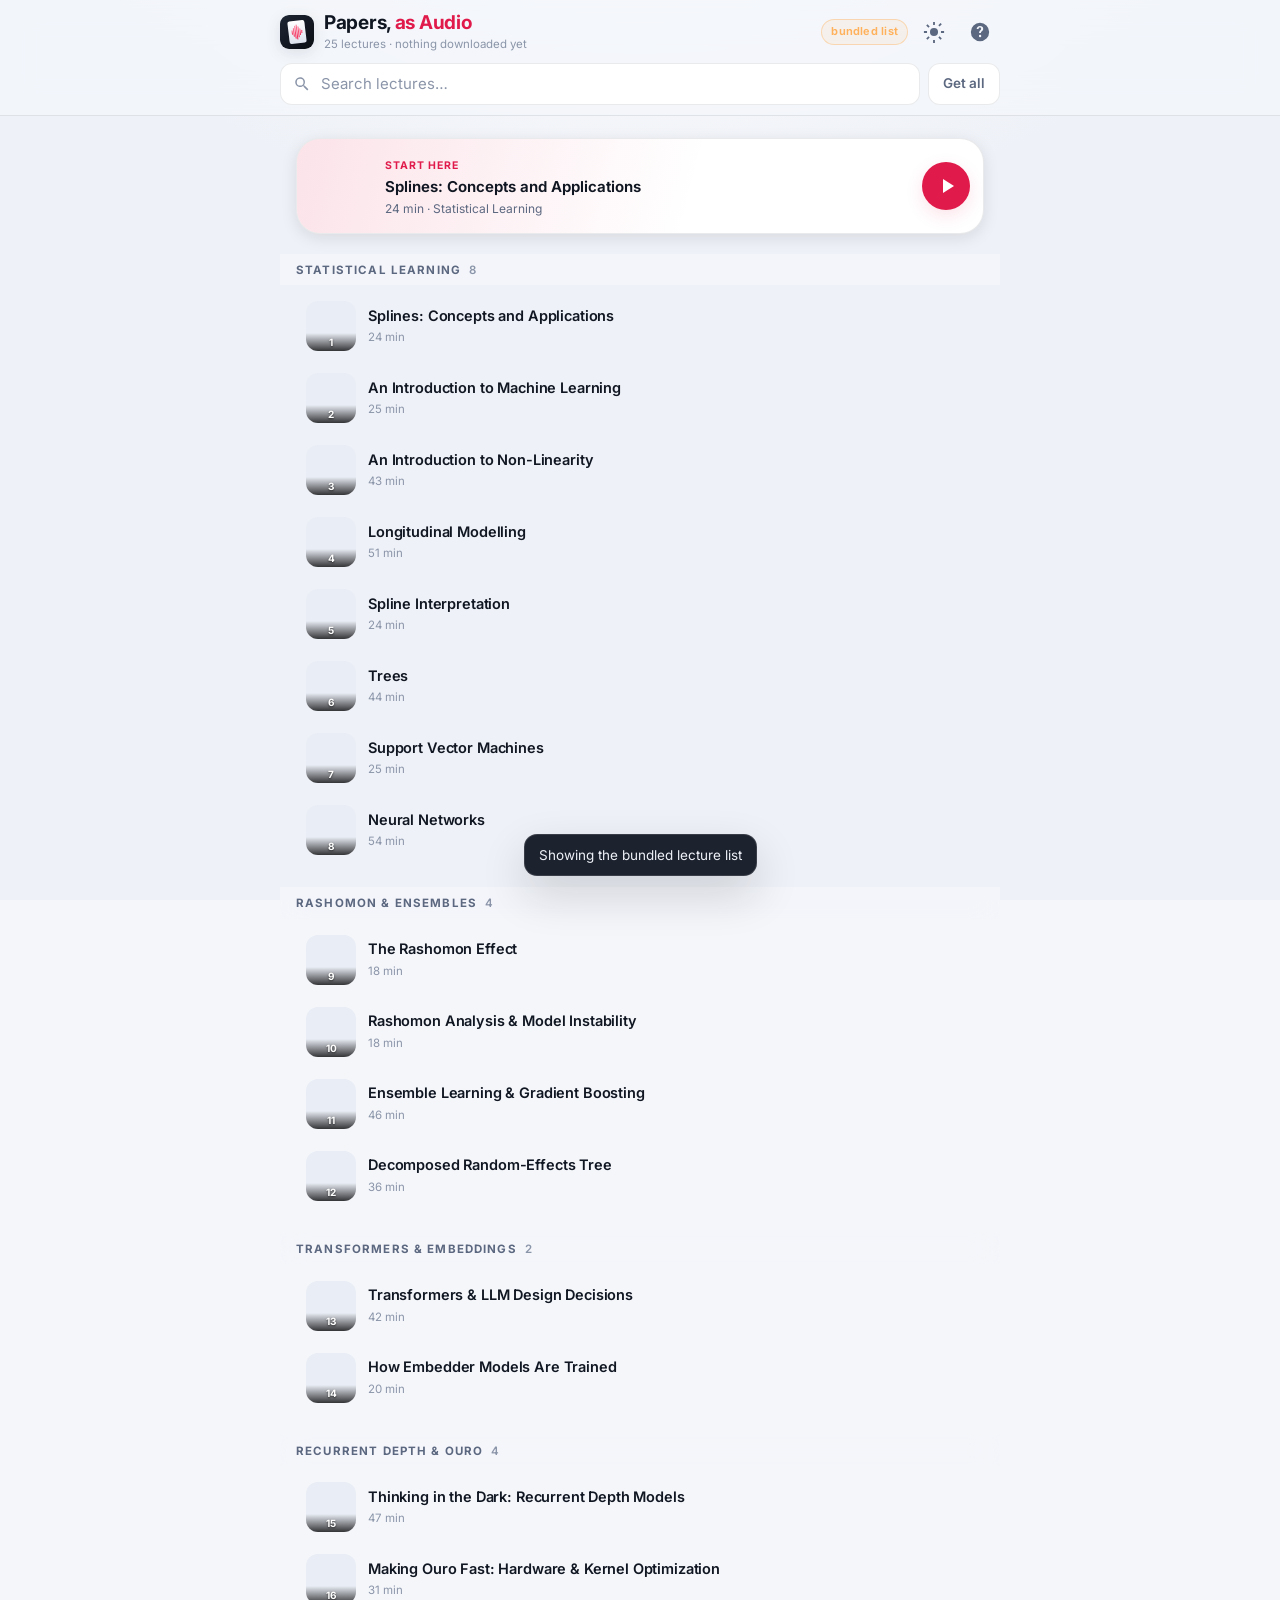
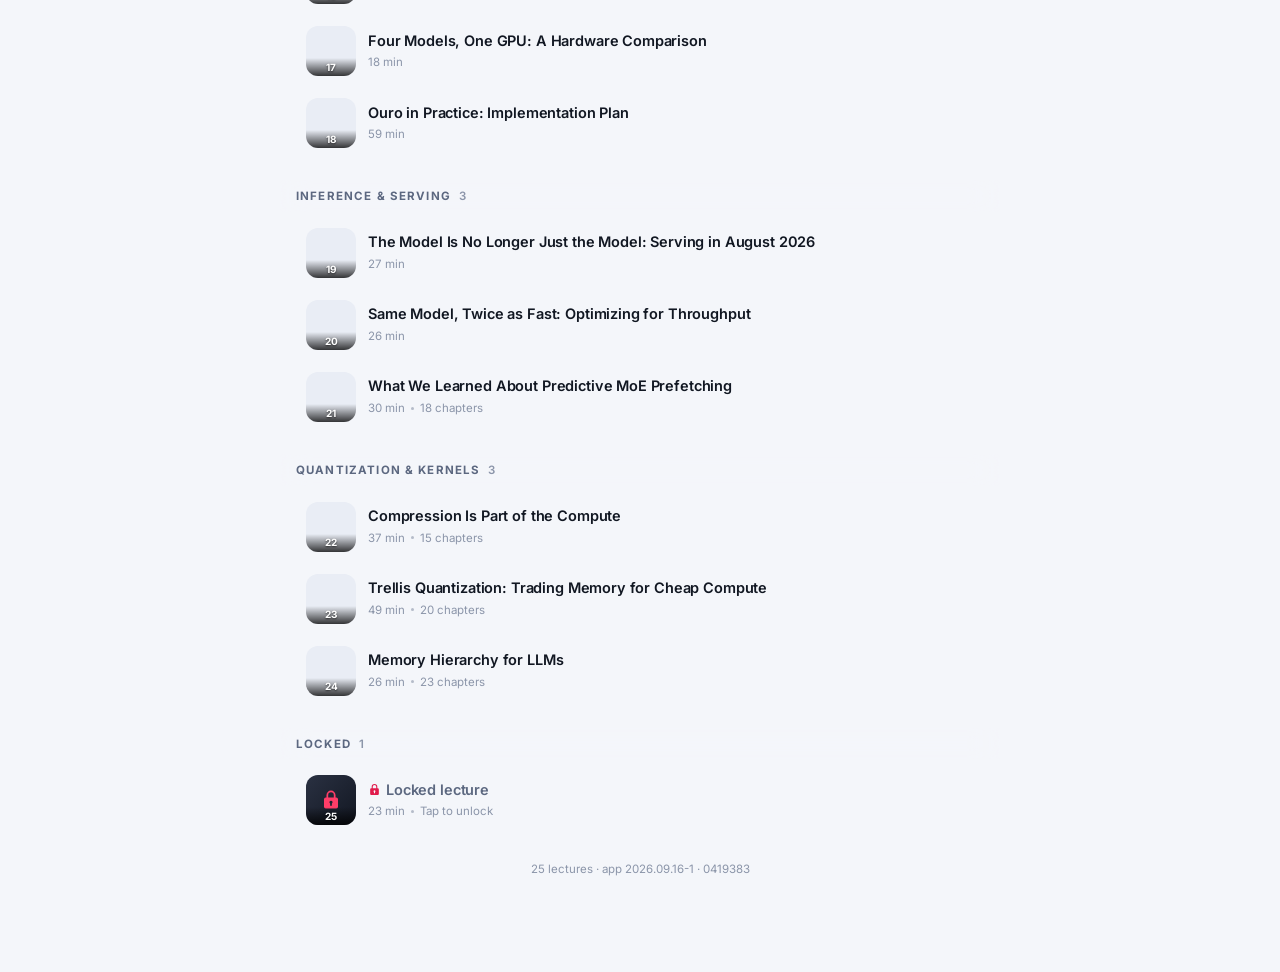
==== commit 57b89e75: "Add password-protected lectures Everything here is public, so protection is encryption rather than a" ====
--- a/app/index.html
+++ b/app/index.html
@@ -55,6 +55,7 @@
   <symbol id="i-list" viewBox="0 0 24 24"><path d="M3 5h2.4v2.4H3zm4.6 0H21v2.4H7.6zM3 10.8h2.4v2.4H3zm4.6 0H21v2.4H7.6zM3 16.6h2.4V19H3zm4.6 0H21V19H7.6z"/></symbol>
   <symbol id="i-chev-left" viewBox="0 0 24 24"><path d="M15.4 6.6 14 5.2l-6.8 6.8L14 18.8l1.4-1.4-5.4-5.4z"/></symbol>
   <symbol id="i-chev-right" viewBox="0 0 24 24"><path d="M8.6 6.6 10 5.2l6.8 6.8L10 18.8l-1.4-1.4 5.4-5.4z"/></symbol>
+  <symbol id="i-lock" viewBox="0 0 24 24"><path fill-rule="evenodd" d="M12 1.8a5.2 5.2 0 0 0-5.2 5.2v2.6H6A2 2 0 0 0 4 11.6v8.6a2 2 0 0 0 2 2h12a2 2 0 0 0 2-2v-8.6a2 2 0 0 0-2-2h-.8V7A5.2 5.2 0 0 0 12 1.8zm-3.2 7.8V7a3.2 3.2 0 1 1 6.4 0v2.6zM12 13.4a1.8 1.8 0 0 1 1 3.3V19h-2v-2.3a1.8 1.8 0 0 1 1-3.3z"/></symbol>
 </svg>
 
 <audio id="audio" preload="metadata" playsinline></audio>
@@ -116,6 +117,7 @@
     <div class="sheet-grab" id="sheetGrab">
       <button class="icon-btn" id="btnCloseSheet" aria-label="Minimise player"><svg class="ic"><use href="#i-chevron-down"></use></svg></button>
       <span class="sheet-eyebrow" id="sheetEyebrow">Now playing</span>
+      <button class="icon-btn sheet-lock" id="btnLock" aria-label="Lock this lecture again" title="Lock — forget the password on this device" hidden><svg class="ic"><use href="#i-lock"></use></svg></button>
       <span class="sheet-badge" id="sheetNum"></span>
     </div>
 
@@ -234,6 +236,33 @@
   </div>
 </div>
 
+<!-- ───────── unlock a password-protected lecture ───────── -->
+<div class="picker" id="unlock" aria-hidden="true">
+  <form class="picker-card unlock-card" id="unlockForm" role="dialog" aria-modal="true" aria-labelledby="unlockTitle" novalidate>
+    <div class="unlock-head">
+      <span class="unlock-badge" aria-hidden="true"><svg class="ic"><use href="#i-lock"></use></svg></span>
+      <div class="unlock-text">
+        <h3 id="unlockTitle">Locked lecture</h3>
+        <p class="unlock-sub" id="unlockSub">Enter the password to listen.</p>
+      </div>
+    </div>
+    <input class="unlock-user" id="unlockUser" type="text" name="username" autocomplete="username" tabindex="-1" aria-hidden="true">
+    <label class="unlock-field">
+      <span class="sr-only">Password</span>
+      <input id="unlockPw" name="password" type="password" autocomplete="current-password" placeholder="Password" enterkeyhint="go" autocapitalize="off" spellcheck="false" aria-describedby="unlockErr">
+    </label>
+    <p class="unlock-err" id="unlockErr" role="alert" hidden></p>
+    <label class="unlock-check">
+      <input id="unlockRemember" type="checkbox" checked>
+      <span>Remember on this device</span>
+    </label>
+    <div class="unlock-actions">
+      <button class="btn-wide" type="button" id="unlockCancel">Cancel</button>
+      <button class="btn-wide btn-accent" type="submit" id="unlockGo"><span class="spin" aria-hidden="true"></span><span class="unlock-go-l">Unlock</span></button>
+    </div>
+  </form>
+</div>
+
 <div class="toasts" id="toasts" role="status" aria-live="polite"></div>
 
 <script src="./app.js"></script>
--- a/app/app.css
+++ b/app/app.css
@@ -314,6 +314,13 @@
 .row-end .ic { width: 17px; height: 17px; }
 .row-end.ok { color: var(--ok); }
 
+/* locked lectures */
+.ic-lock { width: 13px; height: 13px; display: inline-block; vertical-align: -1px; margin-right: 5px; color: var(--accent); }
+.row.is-locked .row-title { color: var(--muted); }
+.row-series { display: inline-flex; align-items: center; min-width: 0; color: var(--muted); font-weight: 600; }
+.row-series .ic-lock { width: 11px; height: 11px; margin-right: 4px; }
+.continue-title .ic-lock { width: 14px; height: 14px; vertical-align: -1px; }
+
 /* skeletons */
 .sk { display: flex; align-items: center; gap: 12px; padding: 10px; min-height: 68px; }
 .sk-b { background: var(--surface); border-radius: 8px; animation: pulse 1.5s var(--ease) infinite; }
@@ -419,6 +426,8 @@
   font-size: 11px; font-weight: 700; letter-spacing: .13em; text-transform: uppercase;
   color: var(--muted);
 }
+.sheet-lock { width: 36px; height: 36px; color: var(--muted); }
+.sheet-lock .ic { width: 19px; height: 19px; }
 .sheet-badge {
   min-width: 40px; text-align: right; padding-right: 6px;
   font-size: 11.5px; font-weight: 700; color: var(--faint);
@@ -568,6 +577,17 @@
 }
 .tr.play .ic { width: 32px; height: 32px; }
 .tr.play:active { background: var(--accent); transform: scale(.94); }
+
+/* "Decrypting…" — a spinning ring around the play buttons */
+.tr.play, #miniPlay { position: relative; }
+.tr.play.is-busy::after, #miniPlay.is-busy::after {
+  content: ""; position: absolute; inset: -5px; border-radius: 50%;
+  border: 2.5px solid transparent; border-top-color: var(--accent-2); border-right-color: var(--accent-2);
+  animation: spin .8s linear infinite;
+}
+#miniPlay.is-busy::after { inset: 3px; border-width: 2px; border-top-color: var(--accent); border-right-color: var(--accent); }
+.tr.play.is-busy .ic, #miniPlay.is-busy .ic { opacity: .45; }
+@keyframes spin { to { transform: rotate(360deg); } }
 
 /* tools */
 .tools {
@@ -706,6 +726,47 @@
   background: var(--surface-2); color: var(--text); font-weight: 600; font-size: 15px;
 }
 .btn-wide:active { transform: scale(.98); }
+
+/* unlock sheet */
+.unlock-head { display: flex; align-items: center; gap: 12px; margin-bottom: 16px; }
+.unlock-badge {
+  width: 44px; height: 44px; flex: none; border-radius: 14px;
+  display: grid; place-items: center;
+  background: var(--accent-soft); color: var(--accent);
+}
+.unlock-text { min-width: 0; }
+.unlock-card h3 { margin-bottom: 2px; }
+.unlock-sub { font-size: 13px; color: var(--muted); line-height: 1.35; }
+.unlock-user { position: absolute; width: 1px; height: 1px; opacity: 0; pointer-events: none; }
+.sr-only { position: absolute; width: 1px; height: 1px; overflow: hidden; clip: rect(0 0 0 0); white-space: nowrap; }
+.unlock-field input {
+  display: block; width: 100%; height: 48px; padding: 0 14px;
+  border-radius: 13px; border: 1px solid var(--line-2); outline: none;
+  background: var(--bg); color: var(--text); font-size: 16px;   /* 16px: no iOS zoom */
+  transition: border-color .16s;
+}
+.unlock-field input:focus { border-color: var(--accent); }
+.unlock-err { margin-top: 8px; font-size: 13px; color: var(--danger, #ff6b6b); font-weight: 600; }
+.unlock-field input[aria-invalid="true"] { border-color: var(--danger, #ff6b6b); }
+@media (prefers-color-scheme: light) { :root:not([data-theme="dark"]) .unlock-card { --danger: #c42b2b; } }
+:root[data-theme="light"] .unlock-card { --danger: #c42b2b; }
+.unlock-check {
+  display: flex; align-items: center; gap: 10px; margin-top: 14px;
+  font-size: 14px; color: var(--muted); cursor: pointer;
+}
+.unlock-check input { width: 18px; height: 18px; margin: 0; accent-color: var(--accent); }
+.unlock-actions { display: grid; grid-template-columns: 1fr 1.4fr; gap: 10px; margin-top: 4px; }
+.btn-accent {
+  background: var(--accent); color: var(--accent-ink);
+  display: flex; align-items: center; justify-content: center; gap: 9px;
+}
+.btn-accent[disabled] { opacity: .75; }
+.spin {
+  display: none; width: 16px; height: 16px; border-radius: 50%;
+  border: 2px solid rgba(255,255,255,.35); border-top-color: #fff;
+  animation: spin .7s linear infinite;
+}
+.unlock-card.is-busy .spin { display: inline-block; }
 
 .keys { list-style: none; margin: 0; padding: 0; display: flex; flex-direction: column; gap: 2px; }
 .keys li { display: flex; align-items: center; gap: 8px; font-size: 13.5px; color: var(--muted); padding: 5px 0; }
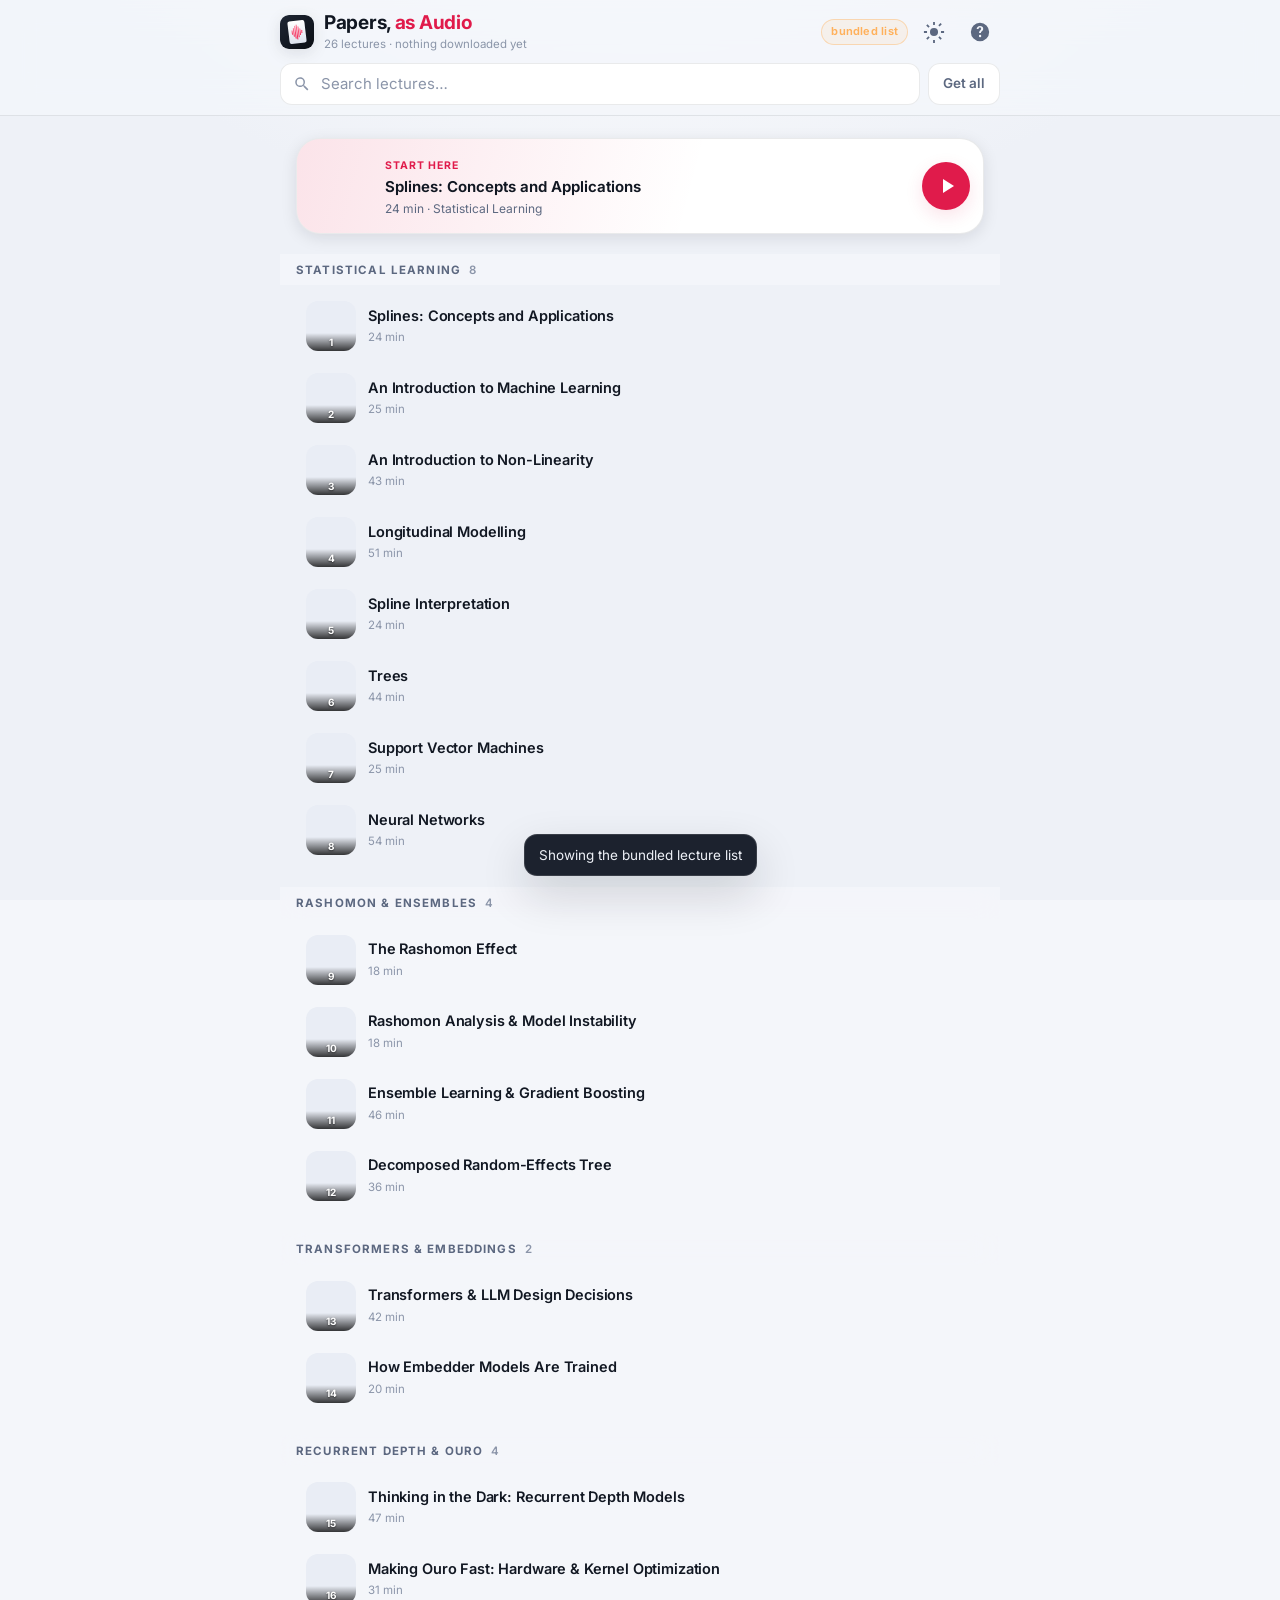
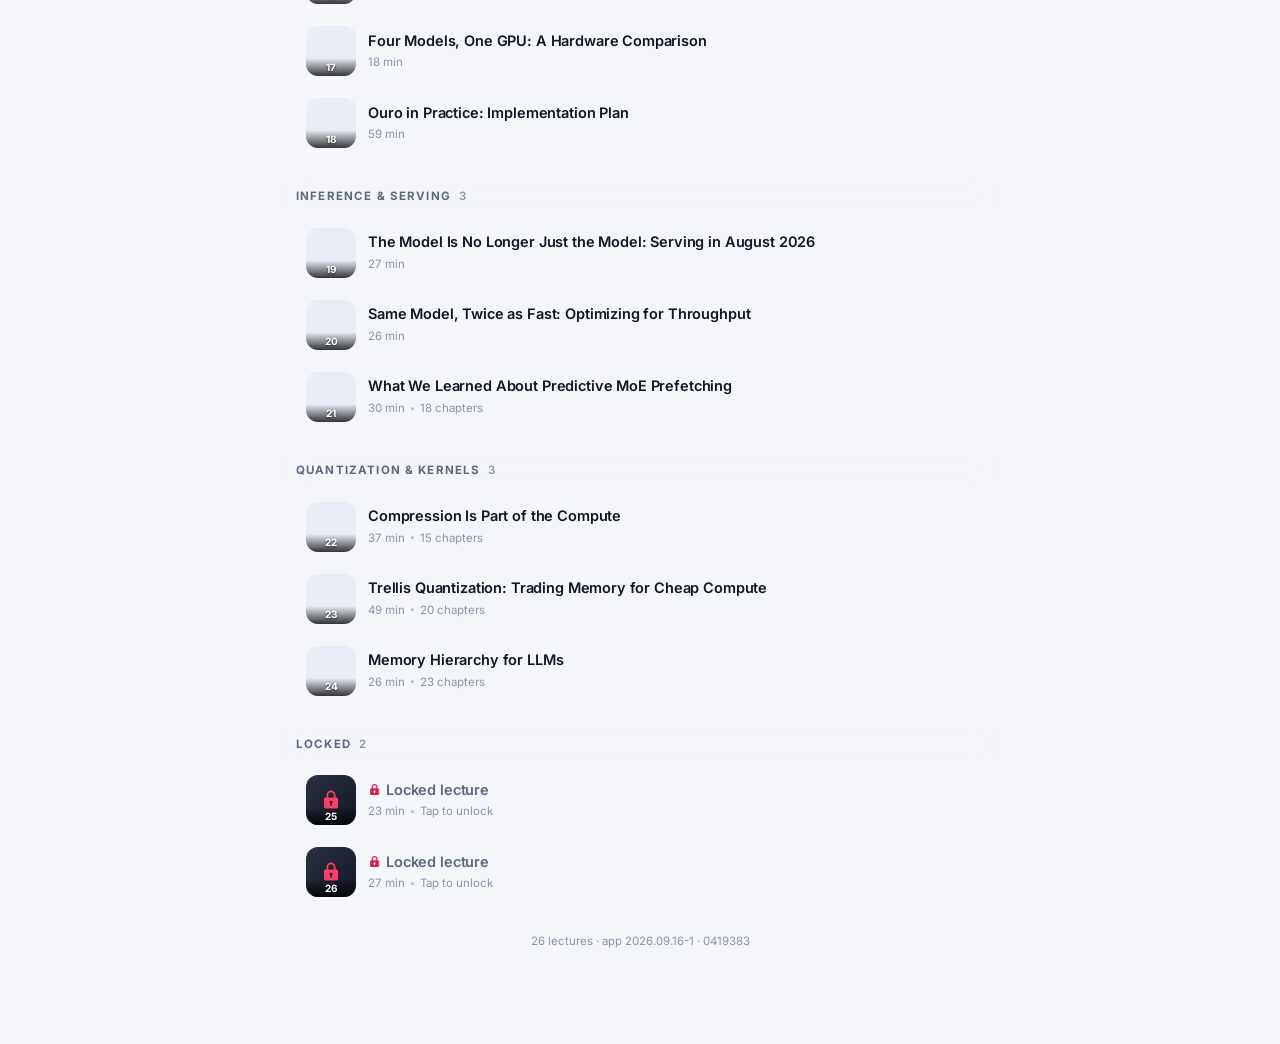
==== commit 8a7d8fd6: "Smoother speed control; second locked lecture; wake a sleeping Space Speed: the Speed button opens a" ====
--- a/app/index.html
+++ b/app/index.html
@@ -51,6 +51,7 @@
   <symbol id="i-moon" viewBox="0 0 24 24"><path d="M12.4 2.6A9.4 9.4 0 1 0 21.4 14a7.6 7.6 0 0 1-9-11.4z"/></symbol>
   <symbol id="i-sun" viewBox="0 0 24 24"><path d="M12 7.6a4.4 4.4 0 1 0 0 8.8 4.4 4.4 0 0 0 0-8.8zM11 1h2v3.4h-2zm0 19.6h2V24h-2zM1 11h3.4v2H1zm18.6 0H23v2h-3.4zM3.5 4.9 4.9 3.5l2.4 2.4L5.9 7.3zm13.2 13.2 1.4-1.4 2.4 2.4-1.4 1.4zM18.1 5.9l-1.4-1.4 2.4-2.4 1.4 1.4zM5.9 16.7l1.4 1.4-2.4 2.4-1.4-1.4z"/></symbol>
   <symbol id="i-plus" viewBox="0 0 24 24"><path d="M11 4h2v7h7v2h-7v7h-2v-7H4v-2h7z"/></symbol>
+  <symbol id="i-minus" viewBox="0 0 24 24"><path d="M4 11h16v2H4z"/></symbol>
   <symbol id="i-help" viewBox="0 0 24 24"><path fill-rule="evenodd" d="M12 2a10 10 0 1 0 0 20 10 10 0 0 0 0-20zm.1 15.6a1.3 1.3 0 1 1 0-2.6 1.3 1.3 0 0 1 0 2.6zM14 11.2c-.8.7-1 1-1 1.8h-2c0-1.5.5-2.2 1.4-3 .6-.5.9-.9.9-1.5 0-.8-.6-1.3-1.4-1.3s-1.4.5-1.5 1.5H8.4C8.5 6.9 9.9 5.4 12 5.4c2 0 3.5 1.2 3.5 3 0 1.1-.4 1.8-1.5 2.8z"/></symbol>
   <symbol id="i-list" viewBox="0 0 24 24"><path d="M3 5h2.4v2.4H3zm4.6 0H21v2.4H7.6zM3 10.8h2.4v2.4H3zm4.6 0H21v2.4H7.6zM3 16.6h2.4V19H3zm4.6 0H21V19H7.6z"/></symbol>
   <symbol id="i-chev-left" viewBox="0 0 24 24"><path d="M15.4 6.6 14 5.2l-6.8 6.8L14 18.8l1.4-1.4-5.4-5.4z"/></symbol>
@@ -215,6 +216,33 @@
   </div>
 </div>
 
+<!-- ───────── playback speed ───────── -->
+<div class="picker" id="speed" aria-hidden="true">
+  <div class="picker-card speed-card" role="dialog" aria-modal="true" aria-labelledby="speedTitle">
+    <div class="speed-head">
+      <h3 id="speedTitle">Playback speed</h3>
+      <button class="speed-reset" id="speedReset" type="button">Reset to 1×</button>
+    </div>
+    <div class="speed-dial">
+      <button class="speed-step" id="speedDn" type="button" aria-label="Slower by 0.05"><svg class="ic"><use href="#i-minus"></use></svg></button>
+      <div class="speed-read">
+        <output class="speed-now" id="speedNow" for="speedRange">1.00×</output>
+        <span class="speed-left" id="speedLeft"></span>
+      </div>
+      <button class="speed-step" id="speedUp" type="button" aria-label="Faster by 0.05"><svg class="ic"><use href="#i-plus"></use></svg></button>
+    </div>
+    <div class="speed-rail">
+      <div class="speed-ticks" aria-hidden="true"><i style="--at:.2"></i><i style="--at:.6"></i></div>
+      <input class="speed-range" id="speedRange" type="range" min="0.5" max="3" step="0.05" value="1" aria-label="Playback speed">
+      <div class="speed-scale" aria-hidden="true">
+        <span style="--at:0">0.5×</span><span style="--at:.2">1×</span><span style="--at:.6">2×</span><span style="--at:1">3×</span>
+      </div>
+    </div>
+    <div class="speed-presets" id="speedPresets" role="group" aria-label="Speed presets"></div>
+    <button class="btn-wide" id="speedDone" type="button">Done</button>
+  </div>
+</div>
+
 <!-- ───────── keyboard help ───────── -->
 <div class="picker" id="help" aria-hidden="true">
   <div class="picker-card" role="dialog" aria-modal="true" aria-label="Keyboard shortcuts">
@@ -224,7 +252,8 @@
       <li><kbd>←</kbd><span>Back 15 seconds</span></li>
       <li><kbd>→</kbd><span>Forward 30 seconds</span></li>
       <li><kbd>⇧ ←</kbd> <kbd>⇧ →</kbd><span>Previous / next lecture</span></li>
-      <li><kbd>[</kbd> <kbd>]</kbd><span>Slower / faster</span></li>
+      <li><kbd>[</kbd> <kbd>]</kbd><span>Slower / faster by 0.05×</span></li>
+      <li><kbd>⇧ [</kbd> <kbd>⇧ ]</kbd><span>Previous / next speed preset</span></li>
       <li><kbd>0</kbd>–<kbd>9</kbd><span>Jump to 0–90%</span></li>
       <li><kbd>R</kbd><span>Transcript</span></li>
       <li><kbd>T</kbd><span>Theme</span></li>
--- a/app/app.css
+++ b/app/app.css
@@ -767,6 +767,94 @@
   animation: spin .7s linear infinite;
 }
 .unlock-card.is-busy .spin { display: inline-block; }
+
+/* playback speed sheet */
+.speed-head { display: flex; align-items: center; justify-content: space-between; gap: 12px; margin-bottom: 6px; }
+.speed-card h3 { margin-bottom: 0; }
+.speed-reset {
+  min-height: 36px; padding: 0 4px; font-size: 13.5px; font-weight: 600; color: var(--accent);
+}
+.speed-reset[disabled] { color: var(--faint); cursor: default; }
+.speed-dial { display: flex; align-items: center; gap: 10px; margin: 6px 0 4px; }
+.speed-read { flex: 1; min-width: 0; text-align: center; }
+.speed-now {
+  display: block; font-size: 44px; line-height: 1.1; font-weight: 800; letter-spacing: -.035em;
+  font-variant-numeric: tabular-nums; color: var(--text);
+}
+.speed-left {
+  display: block; margin-top: 3px; font-size: 12.5px; color: var(--muted);
+  font-variant-numeric: tabular-nums;
+}
+.speed-step {
+  width: 52px; height: 52px; flex: none; border-radius: 50%;
+  display: grid; place-items: center; color: var(--text);
+  background: var(--surface-2); border: 1px solid var(--line);
+  touch-action: manipulation; user-select: none; -webkit-user-select: none; -webkit-touch-callout: none;
+  transition: transform .12s var(--ease), opacity .16s;
+}
+.speed-step:active { transform: scale(.92); }
+.speed-step[disabled] { opacity: .35; pointer-events: none; }
+
+.speed-rail { --th: 28px; position: relative; margin: 10px 0 2px; padding-bottom: 20px; }
+.speed-range {
+  -webkit-appearance: none; appearance: none;
+  position: relative; display: block; width: 100%; height: 48px;
+  background: transparent; outline: none; margin: 0;
+  touch-action: none; cursor: pointer;
+}
+.speed-range::-webkit-slider-runnable-track {
+  height: 8px; border-radius: 99px;
+  background: linear-gradient(90deg,
+    var(--accent) 0 calc(var(--p, 20) * 1%),
+    var(--line-2) calc(var(--p, 20) * 1%) 100%);
+}
+.speed-range::-webkit-slider-thumb {
+  -webkit-appearance: none; appearance: none;
+  width: var(--th); height: var(--th); border-radius: 50%; margin-top: -10px;
+  background: var(--accent); border: 4px solid #fff;
+  box-shadow: 0 2px 10px rgba(0,0,0,.35);
+  transition: transform .14s var(--ease);
+}
+.speed-range:active::-webkit-slider-thumb { transform: scale(1.12); }
+.speed-range::-moz-range-track { height: 8px; border-radius: 99px; background: var(--line-2); }
+.speed-range::-moz-range-progress { height: 8px; border-radius: 99px; background: var(--accent); }
+.speed-range::-moz-range-thumb {
+  width: 20px; height: 20px; border-radius: 50%;
+  background: var(--accent); border: 4px solid #fff; box-shadow: 0 2px 10px rgba(0,0,0,.35);
+}
+.speed-range:focus-visible { outline: none; }
+.speed-range:focus-visible::-webkit-slider-thumb { box-shadow: 0 0 0 3px var(--accent-soft), 0 0 0 5px var(--accent); }
+/* 1× and 2× marks, lined up with where the thumb's centre sits */
+.speed-ticks { position: absolute; left: 0; right: 0; top: 0; height: 48px; pointer-events: none; }
+.speed-ticks i {
+  position: absolute; top: 50%; width: 2px; height: 18px; margin: -9px 0 0 -1px; border-radius: 1px;
+  left: calc(var(--th) / 2 + (100% - var(--th)) * var(--at));
+  background: var(--faint);
+}
+.speed-scale { position: absolute; left: 0; right: 0; bottom: 0; height: 18px; pointer-events: none; }
+.speed-scale span {
+  position: absolute; top: 0; transform: translateX(-50%);
+  left: calc(var(--th) / 2 + (100% - var(--th)) * var(--at));
+  font-size: 11px; font-weight: 600; color: var(--faint); font-variant-numeric: tabular-nums;
+}
+.speed-scale span:first-child { transform: translateX(calc(-1 * var(--th) / 2)); }
+.speed-scale span:last-child { transform: translateX(calc(-100% + var(--th) / 2)); }
+
+.speed-presets {
+  display: grid; grid-template-columns: repeat(3, 1fr); gap: 8px; margin-top: 14px;
+}
+.speed-chip {
+  min-height: 44px; border-radius: 12px;
+  background: var(--surface-2); border: 1px solid var(--line);
+  color: var(--text); font-size: 15px; font-weight: 600; font-variant-numeric: tabular-nums;
+  touch-action: manipulation;
+  transition: background .14s, color .14s, border-color .14s;
+}
+.speed-chip:active { transform: scale(.96); }
+.speed-chip.is-on {
+  background: var(--accent-soft); color: var(--accent); border-color: var(--accent);
+}
+.speed-card .btn-wide { margin-top: 16px; }
 
 .keys { list-style: none; margin: 0; padding: 0; display: flex; flex-direction: column; gap: 2px; }
 .keys li { display: flex; align-items: center; gap: 8px; font-size: 13.5px; color: var(--muted); padding: 5px 0; }
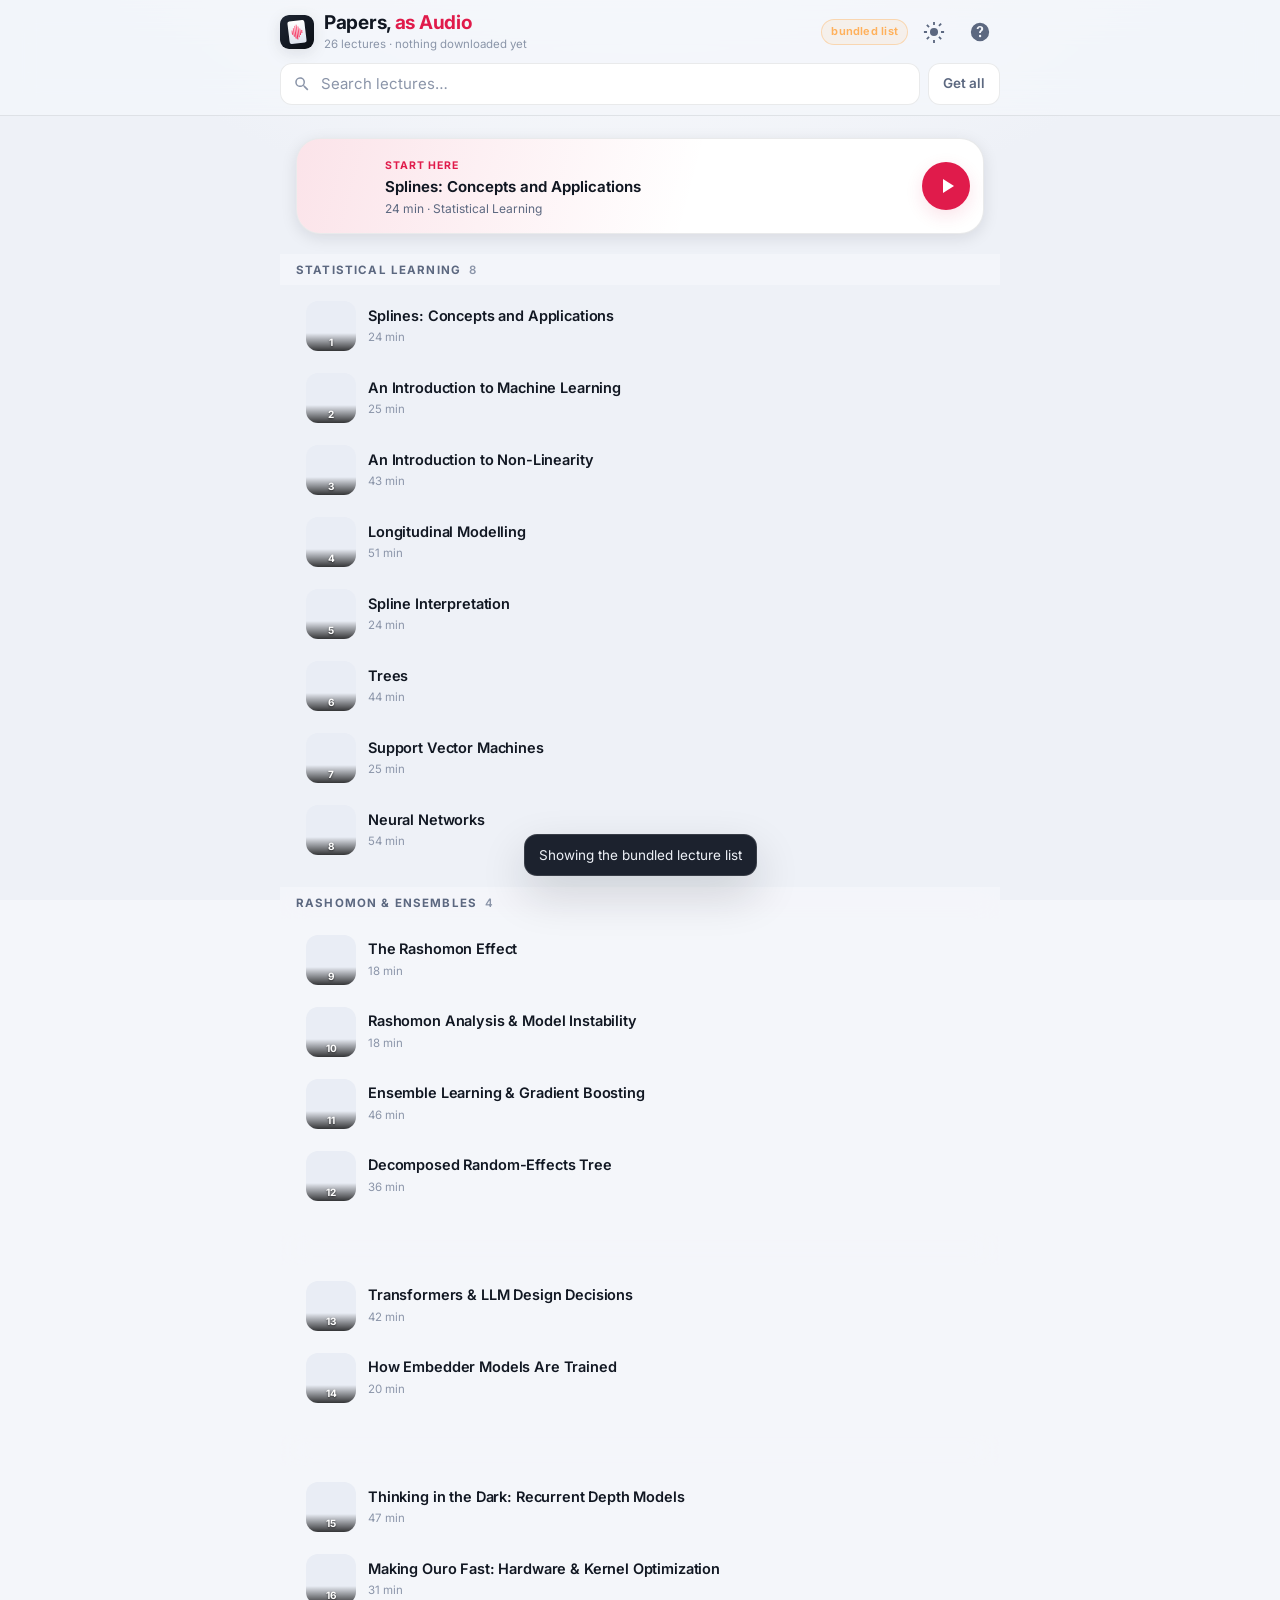
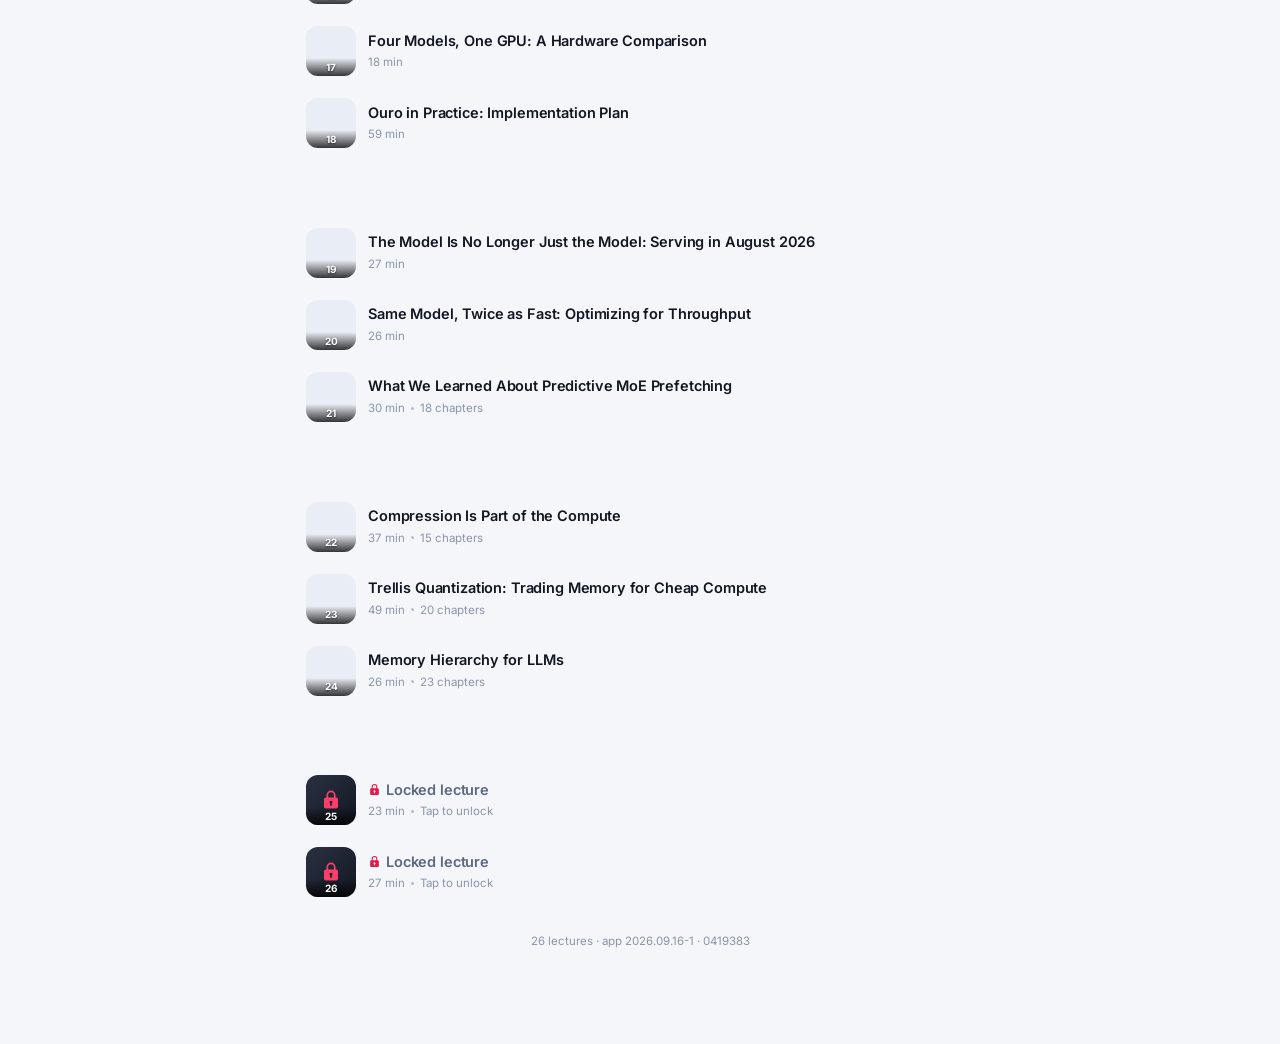
==== commit 924b3845: "Add playback controls to transcript reader" ====
--- a/app/index.html
+++ b/app/index.html
@@ -206,6 +206,21 @@
     </div>
   </header>
   <article class="reader-body" id="readerBody"></article>
+  <div class="reader-player" aria-label="Transcript playback controls">
+    <div class="reader-player-inner">
+      <div class="reader-timeline">
+        <span id="readerTime">0:00</span>
+        <input class="scrub reader-seek" id="readerSeek" type="range" min="0" max="1000" step="1" value="0" aria-label="Seek position">
+        <span id="readerTotal">0:00</span>
+      </div>
+      <div class="reader-actions">
+        <button class="reader-control" id="readerBack" aria-label="Back 15 seconds"><svg class="ic"><use href="#i-back15"></use></svg></button>
+        <button class="reader-control reader-play" id="readerPlay" aria-label="Play"><svg class="ic"><use href="#i-play"></use></svg></button>
+        <button class="reader-control" id="readerFwd" aria-label="Forward 30 seconds"><svg class="ic"><use href="#i-fwd30"></use></svg></button>
+        <button class="reader-control reader-rate" id="readerRate" aria-label="Playback speed">1×</button>
+      </div>
+    </div>
+  </div>
 </div>
 
 <!-- ───────── option picker (sleep timer) ───────── -->
--- a/app/app.css
+++ b/app/app.css
@@ -656,11 +656,58 @@
 .reader-body {
   flex: 1; overflow-y: auto; -webkit-overflow-scrolling: touch;
   overscroll-behavior: contain;
-  padding: 22px 20px calc(var(--mini-h) + var(--sab) + 40px);
+  padding: 22px 20px 28px;
   font-size: var(--reader-font, 17px); line-height: 1.68;
   max-width: 720px; width: 100%; margin-inline: auto;
   color: var(--text);
 }
+.reader-player {
+  flex: none;
+  padding: 7px 16px calc(9px + var(--sab));
+  border-top: 1px solid var(--line-2);
+  background: var(--surface);
+  box-shadow: 0 -8px 26px rgba(0,0,0,.13);
+}
+.reader-player-inner { max-width: 680px; margin-inline: auto; }
+.reader-timeline {
+  display: flex; align-items: center; gap: 10px;
+  color: var(--muted); font-size: 11.5px;
+  font-variant-numeric: tabular-nums;
+}
+.reader-timeline span { flex: none; min-width: 36px; }
+.reader-timeline span:last-child { text-align: right; }
+.reader-seek { flex: 1; min-width: 0; height: 26px; }
+.reader-seek::-webkit-slider-runnable-track {
+  background: linear-gradient(90deg,
+    var(--accent) 0 calc(var(--p, 0) * 1%),
+    var(--line-2) calc(var(--p, 0) * 1%) 100%);
+}
+.reader-seek::-moz-range-track { background: var(--line-2); }
+.reader-actions {
+  display: grid; grid-template-columns: 1fr 48px 54px 48px 1fr;
+  align-items: center; gap: 8px;
+  margin-top: 3px;
+}
+.reader-control {
+  width: 48px; height: 44px;
+  display: grid; place-items: center;
+  border-radius: 12px; color: var(--text);
+}
+.reader-control:hover { background: var(--surface-2); }
+.reader-control:active { transform: scale(.94); }
+.reader-control:disabled { opacity: .45; }
+.reader-play {
+  width: 54px; height: 48px; border-radius: 50%;
+  background: var(--accent); color: var(--accent-ink);
+}
+.reader-play:hover { background: var(--accent); }
+.reader-play .ic { width: 27px; height: 27px; }
+.reader-rate {
+  justify-self: end; min-width: 48px; width: auto;
+  padding-inline: 6px; color: var(--accent);
+  font-size: 13px; font-weight: 700;
+}
+.reader-play.is-busy { opacity: .6; }
 .reader-body > *:first-child { margin-top: 0; }
 .reader-body h1 { font-size: 1.55em; line-height: 1.22; margin: 1.4em 0 .5em; letter-spacing: -.02em; }
 .reader-body h2 { font-size: 1.28em; line-height: 1.28; margin: 1.5em 0 .45em; letter-spacing: -.015em; }
